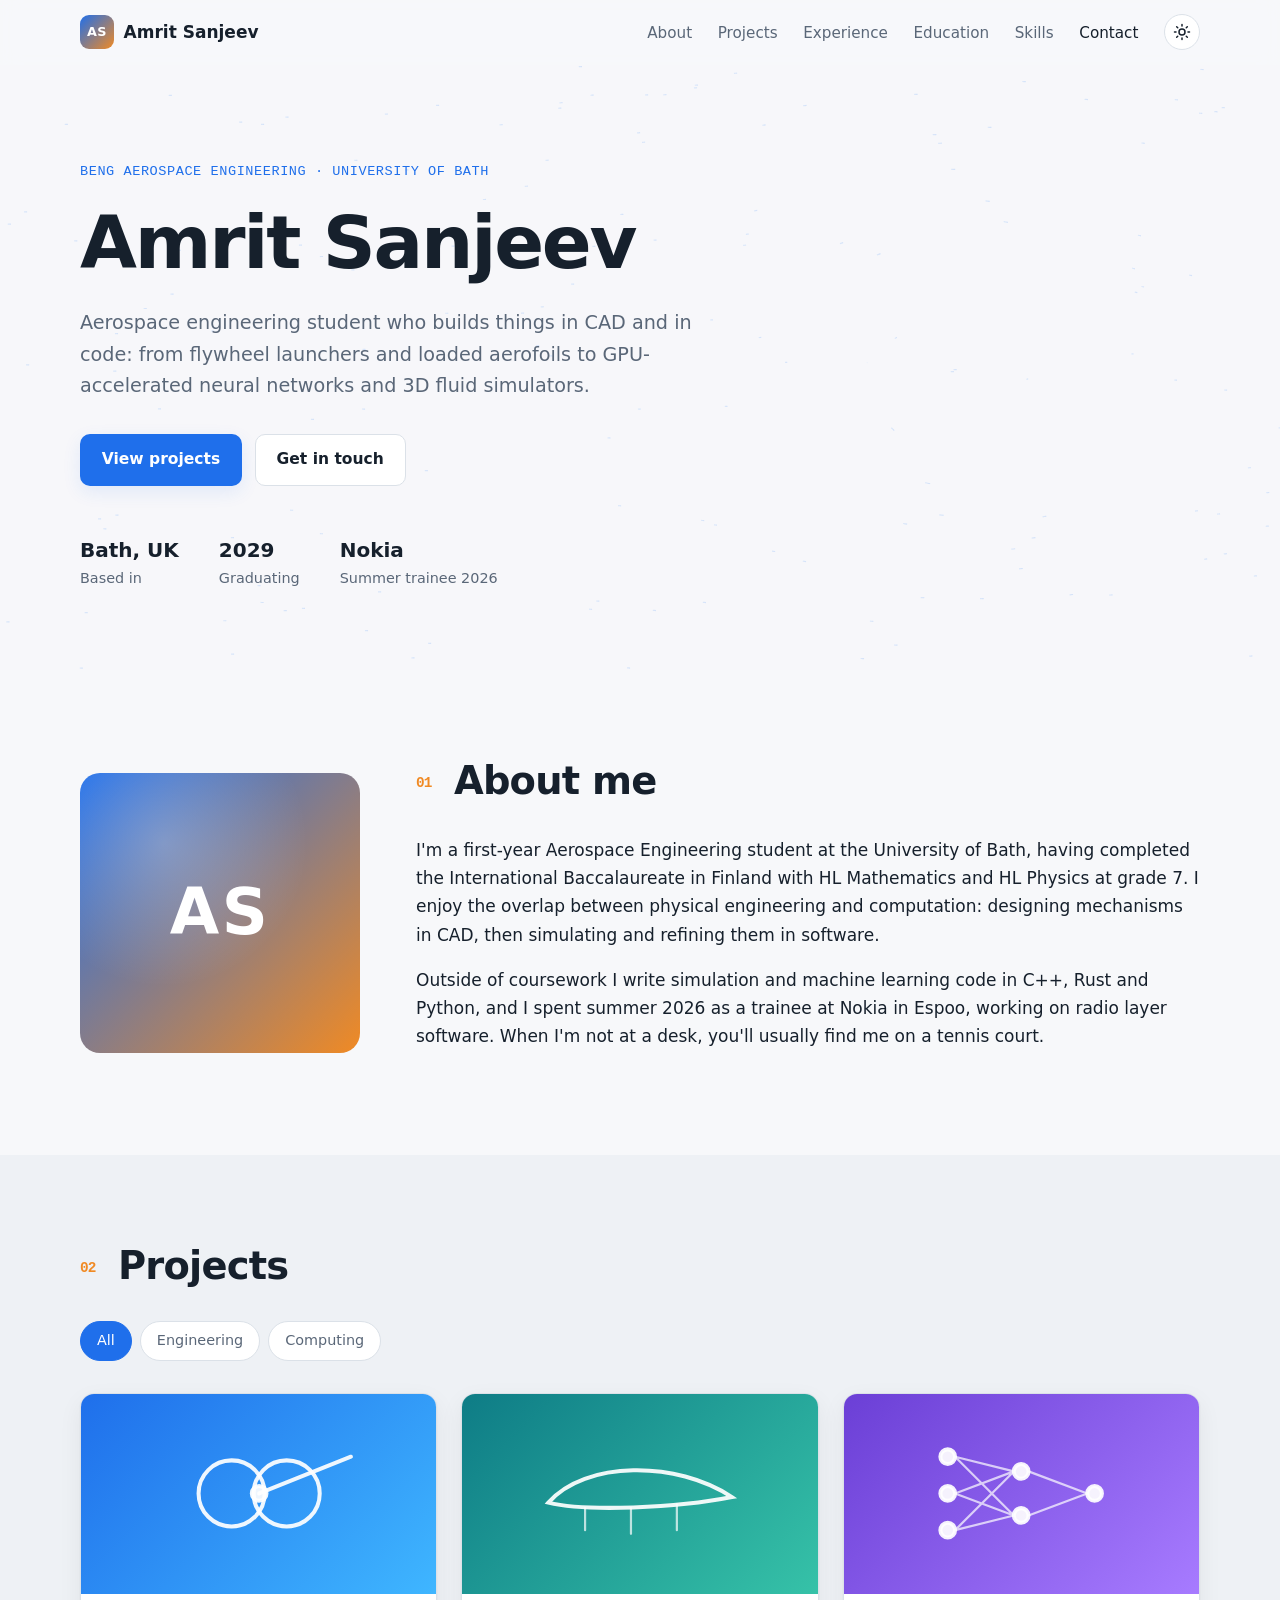
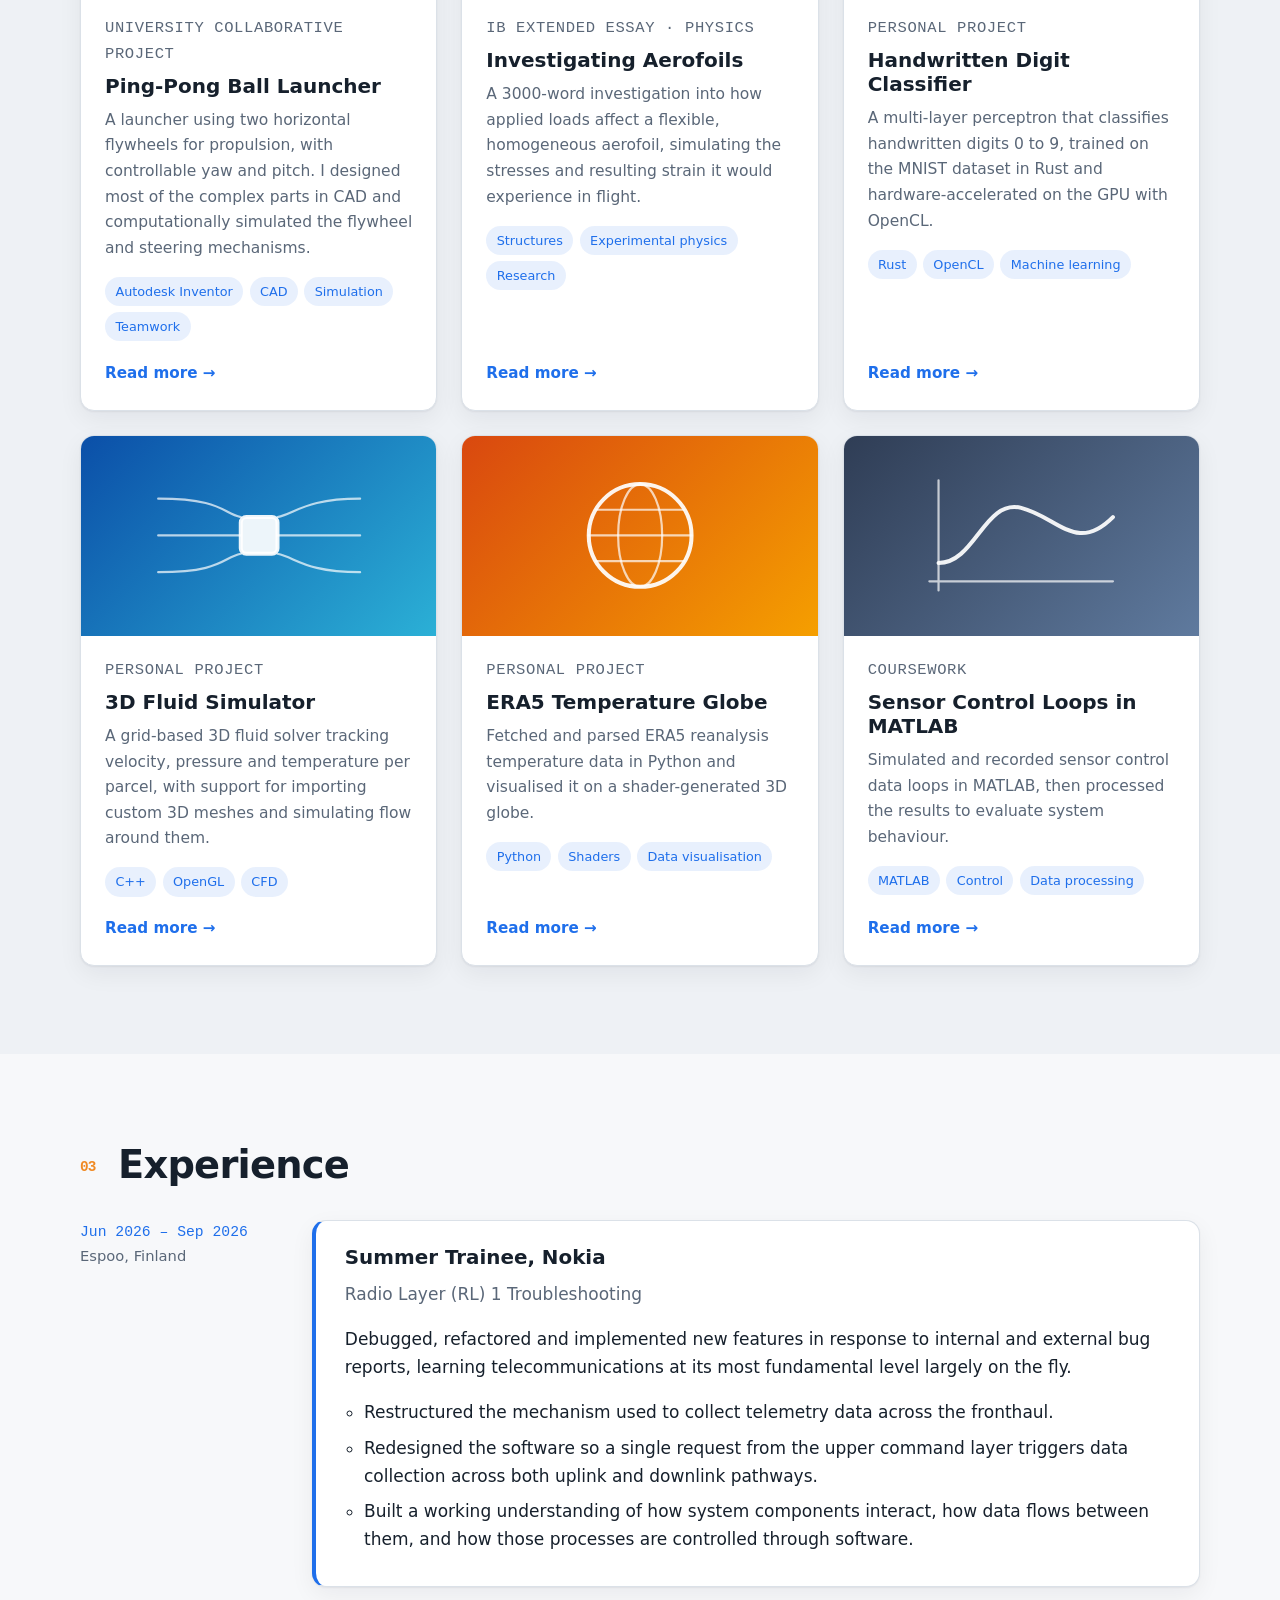
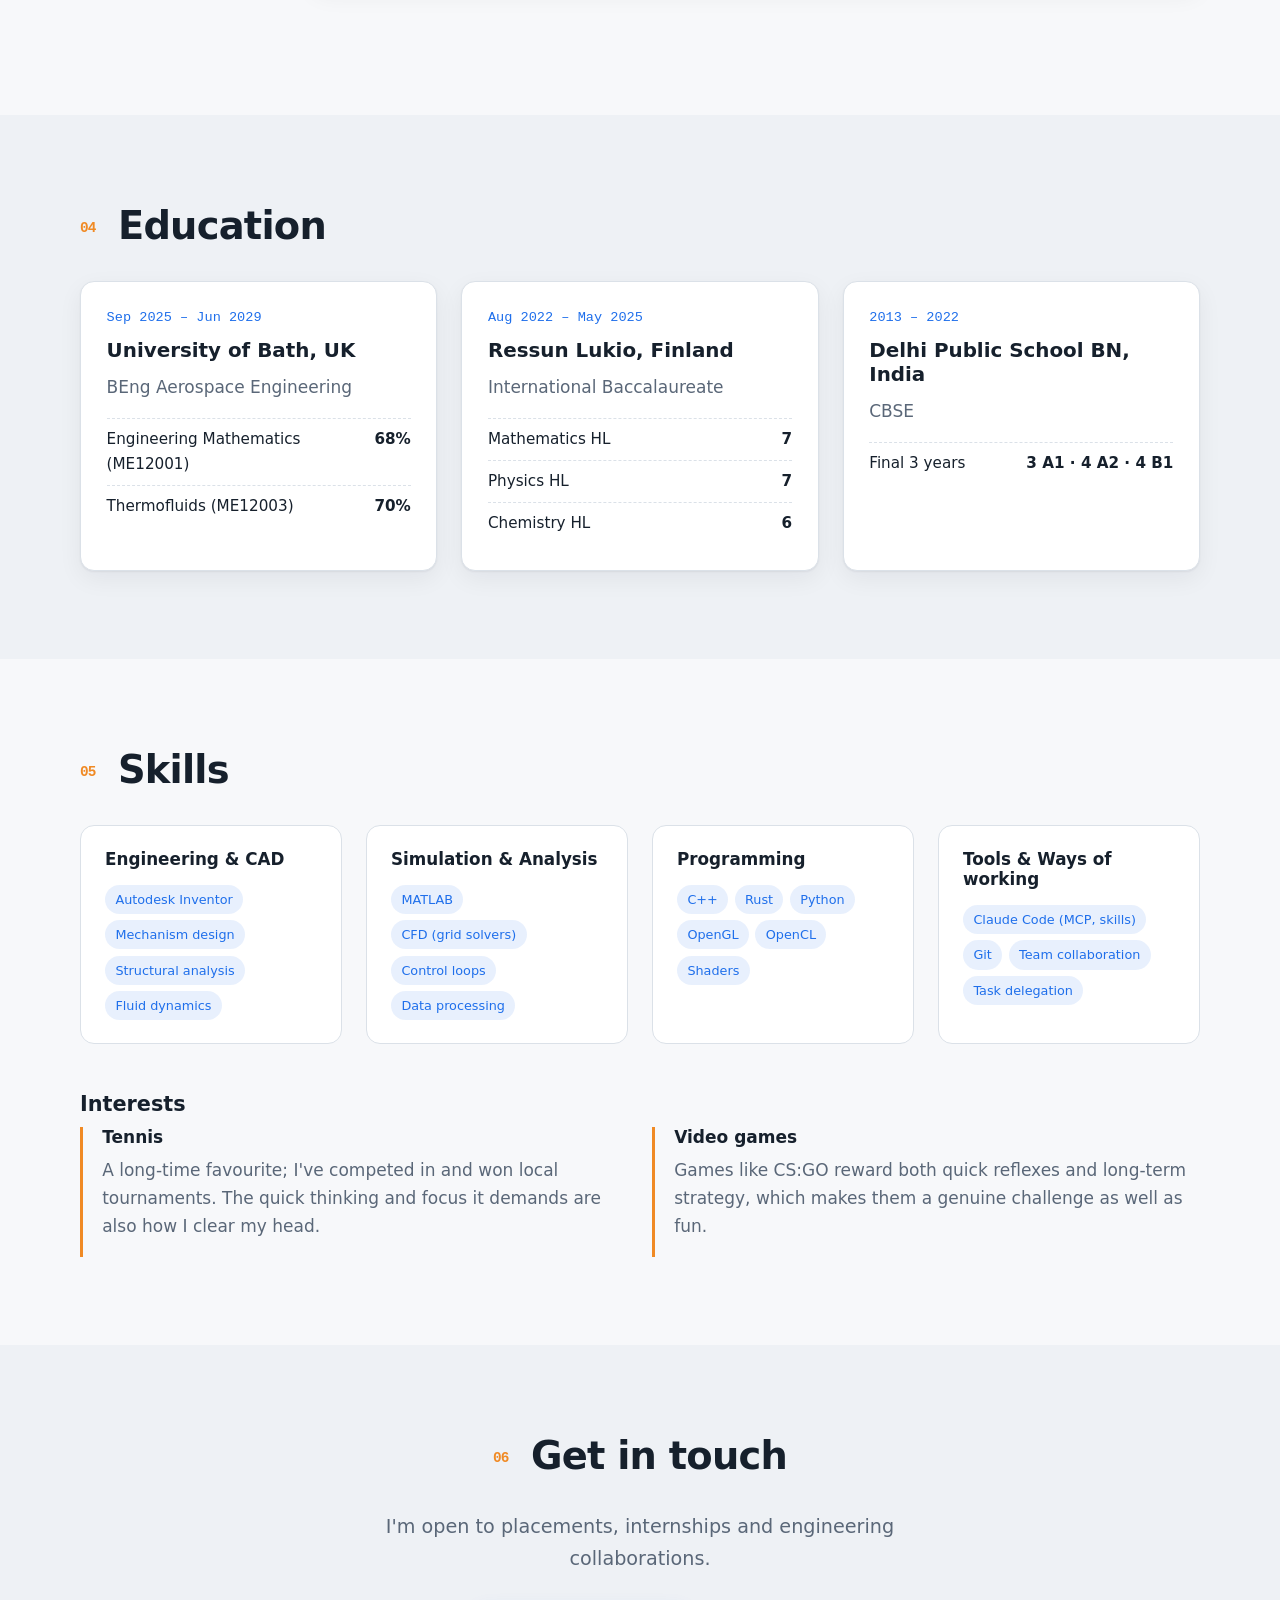
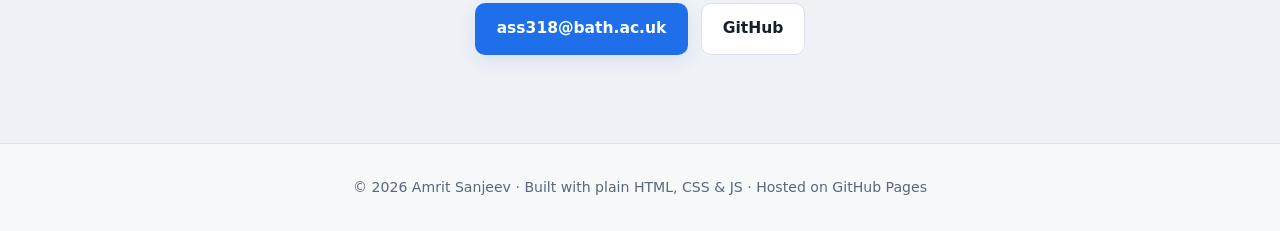
==== index.html @ 2993428a "First Draft" ====
<!DOCTYPE html>
<html lang="en">
<head>
  <meta charset="UTF-8">
  <meta name="viewport" content="width=device-width, initial-scale=1.0">
  <title>Amrit Sanjeev | Aerospace Engineering Portfolio</title>
  <meta name="description" content="Engineering portfolio of Amrit Sanjeev, BEng Aerospace Engineering student at the University of Bath: projects in CAD, simulation, fluid dynamics and software.">
  <meta property="og:title" content="Amrit Sanjeev | Aerospace Engineering Portfolio">
  <meta property="og:description" content="Projects, experience and skills of an Aerospace Engineering student at the University of Bath.">
  <meta property="og:type" content="website">
  <link rel="icon" href="assets/img/favicon.svg" type="image/svg+xml">
  <link rel="stylesheet" href="css/style.css">
  <script>
    // Apply saved theme before paint to avoid a flash
    (function () {
      var t = localStorage.getItem('theme');
      if (t) document.documentElement.setAttribute('data-theme', t);
    })();
  </script>
</head>
<body>
  <a class="skip-link" href="#main">Skip to content</a>

  <header class="site-header" id="top">
    <nav class="nav container" aria-label="Main">
      <a class="brand" href="#top" aria-label="Home">
        <span class="brand-mark" aria-hidden="true">AS</span>
        <span class="brand-name">Amrit Sanjeev</span>
      </a>
      <button class="nav-toggle" aria-expanded="false" aria-controls="nav-links" aria-label="Open menu">
        <span></span><span></span><span></span>
      </button>
      <ul class="nav-links" id="nav-links">
        <li><a href="#about">About</a></li>
        <li><a href="#projects">Projects</a></li>
        <li><a href="#experience">Experience</a></li>
        <li><a href="#education">Education</a></li>
        <li><a href="#skills">Skills</a></li>
        <li><a href="#contact">Contact</a></li>
        <li>
          <button class="theme-toggle" aria-label="Toggle dark mode" title="Toggle dark mode">
            <svg class="icon-sun" viewBox="0 0 24 24" aria-hidden="true"><circle cx="12" cy="12" r="4"/><path d="M12 2v2M12 20v2M4.9 4.9l1.4 1.4M17.7 17.7l1.4 1.4M2 12h2M20 12h2M4.9 19.1l1.4-1.4M17.7 6.3l1.4-1.4"/></svg>
            <svg class="icon-moon" viewBox="0 0 24 24" aria-hidden="true"><path d="M21 12.8A9 9 0 1 1 11.2 3a7 7 0 0 0 9.8 9.8z"/></svg>
          </button>
        </li>
      </ul>
    </nav>
  </header>

  <main id="main">
    <!-- ============ HERO ============ -->
    <section class="hero">
      <canvas id="flow-canvas" aria-hidden="true"></canvas>
      <div class="container hero-inner">
        <p class="eyebrow">BEng Aerospace Engineering · University of Bath</p>
        <h1>Amrit Sanjeev</h1>
        <p class="lead">
          Aerospace engineering student who builds things in CAD and in code:
          from flywheel launchers and loaded aerofoils to GPU-accelerated neural
          networks and 3D fluid simulators.
        </p>
        <div class="hero-actions">
          <a class="btn btn-primary" href="#projects">View projects</a>
          <!-- TODO: put a public copy of your CV at assets/Amrit_Sanjeev_CV.pdf (consider removing your phone number), then uncomment:
          <a class="btn btn-ghost" href="assets/Amrit_Sanjeev_CV.pdf" target="_blank" rel="noopener">Download CV</a>
          -->
          <a class="btn btn-ghost" href="#contact">Get in touch</a>
        </div>
        <ul class="hero-facts">
          <li><strong>Bath, UK</strong><span>Based in</span></li>
          <li><strong>2029</strong><span>Graduating</span></li>
          <li><strong>Nokia</strong><span>Summer trainee 2026</span></li>
        </ul>
      </div>
    </section>

    <!-- ============ ABOUT ============ -->
    <section id="about" class="section">
      <div class="container about-grid">
        <div class="about-photo">
          <!-- Replace with your photo: assets/img/profile.jpg -->
          <div class="photo-placeholder" aria-label="Profile photo placeholder">
            <span>AS</span>
          </div>
        </div>
        <div>
          <h2 class="section-title"><span class="num">01</span> About me</h2>
          <p>
            I'm a first-year Aerospace Engineering student at the University of Bath,
            having completed the International Baccalaureate in Finland with HL Mathematics
            and HL Physics at grade 7. I enjoy the overlap between physical engineering and
            computation: designing mechanisms in CAD, then simulating and refining them in software.
          </p>
          <p>
            Outside of coursework I write simulation and machine learning code in C++, Rust and
            Python, and I spent summer 2026 as a trainee at Nokia in Espoo, working on radio layer
            software. When I'm not at a desk, you'll usually find me on a tennis court.
          </p>
          <!-- TODO: Personalise this section with what you want to work on next (e.g. propulsion, aerodynamics, flight software). -->
        </div>
      </div>
    </section>

    <!-- ============ PROJECTS ============ -->
    <section id="projects" class="section section-alt">
      <div class="container">
        <h2 class="section-title"><span class="num">02</span> Projects</h2>
        <div class="filters" role="group" aria-label="Filter projects">
          <button class="filter active" data-filter="all">All</button>
          <button class="filter" data-filter="engineering">Engineering</button>
          <button class="filter" data-filter="computing">Computing</button>
        </div>

        <div class="project-grid">
          <!-- Each card: set data-category to "engineering" or "computing".
               Swap the .card-media placeholder for <img src="assets/img/your-image.jpg" alt="..."> -->

          <article class="card" data-category="engineering">
            <div class="card-media media-1" aria-hidden="true">
              <svg viewBox="0 0 120 80"><circle cx="45" cy="40" r="18"/><circle cx="75" cy="40" r="18"/><circle cx="60" cy="40" r="4" class="fill"/><path d="M60 40 L110 20"/></svg>
            </div>
            <div class="card-body">
              <p class="card-tag">University collaborative project</p>
              <h3>Ping-Pong Ball Launcher</h3>
              <p>
                A launcher using two horizontal flywheels for propulsion, with controllable yaw and
                pitch. I designed most of the complex parts in CAD and computationally simulated the
                flywheel and steering mechanisms.
              </p>
              <ul class="chips"><li>Autodesk Inventor</li><li>CAD</li><li>Simulation</li><li>Teamwork</li></ul>
              <a class="card-link" href="projects/ping-pong-launcher.html">Read more →</a>
            </div>
          </article>

          <article class="card" data-category="engineering">
            <div class="card-media media-2" aria-hidden="true">
              <svg viewBox="0 0 120 80"><path d="M10 45 C 30 22, 80 22, 110 42 C 80 48, 30 50, 10 45 Z"/><path d="M30 60 v-12 M55 62 v-14 M80 60 v-14" class="thin"/></svg>
            </div>
            <div class="card-body">
              <p class="card-tag">IB Extended Essay · Physics</p>
              <h3>Investigating Aerofoils</h3>
              <p>
                A 3000-word investigation into how applied loads affect a flexible, homogeneous
                aerofoil, simulating the stresses and resulting strain it would experience in flight.
              </p>
              <ul class="chips"><li>Structures</li><li>Experimental physics</li><li>Research</li></ul>
              <a class="card-link" href="projects/aerofoil-investigation.html">Read more →</a>
            </div>
          </article>

          <article class="card" data-category="computing">
            <div class="card-media media-3" aria-hidden="true">
              <svg viewBox="0 0 120 80"><g class="nodes"><circle cx="20" cy="20" r="4"/><circle cx="20" cy="40" r="4"/><circle cx="20" cy="60" r="4"/><circle cx="60" cy="28" r="4"/><circle cx="60" cy="52" r="4"/><circle cx="100" cy="40" r="4"/></g><path class="thin" d="M24 20 L56 28 M24 20 L56 52 M24 40 L56 28 M24 40 L56 52 M24 60 L56 28 M24 60 L56 52 M64 28 L96 40 M64 52 L96 40"/></svg>
            </div>
            <div class="card-body">
              <p class="card-tag">Personal project</p>
              <h3>Handwritten Digit Classifier</h3>
              <p>
                A multi-layer perceptron that classifies handwritten digits 0 to 9, trained on the
                MNIST dataset in Rust and hardware-accelerated on the GPU with OpenCL.
              </p>
              <ul class="chips"><li>Rust</li><li>OpenCL</li><li>Machine learning</li></ul>
              <a class="card-link" href="projects/digit-classifier.html">Read more →</a>
            </div>
          </article>

          <article class="card" data-category="computing">
            <div class="card-media media-4" aria-hidden="true">
              <svg viewBox="0 0 120 80"><rect x="50" y="30" width="20" height="20" rx="3" class="fill"/><path class="thin" d="M5 20 C40 20, 40 28, 50 30 M5 40 H50 M5 60 C40 60, 40 52, 50 50 M70 30 C80 28, 85 20, 115 20 M70 40 H115 M70 50 C80 52, 85 60, 115 60"/></svg>
            </div>
            <div class="card-body">
              <p class="card-tag">Personal project</p>
              <h3>3D Fluid Simulator</h3>
              <p>
                A grid-based 3D fluid solver tracking velocity, pressure and temperature per parcel,
                with support for importing custom 3D meshes and simulating flow around them.
              </p>
              <ul class="chips"><li>C++</li><li>OpenGL</li><li>CFD</li></ul>
              <a class="card-link" href="projects/fluid-simulator.html">Read more →</a>
            </div>
          </article>

          <article class="card" data-category="computing">
            <div class="card-media media-5" aria-hidden="true">
              <svg viewBox="0 0 120 80"><circle cx="60" cy="40" r="28"/><ellipse cx="60" cy="40" rx="12" ry="28" class="thin"/><path class="thin" d="M32 40 H88 M36 26 H84 M36 54 H84"/></svg>
            </div>
            <div class="card-body">
              <p class="card-tag">Personal project</p>
              <h3>ERA5 Temperature Globe</h3>
              <p>
                Fetched and parsed ERA5 reanalysis temperature data in Python and visualised it on a
                shader-generated 3D globe.
              </p>
              <ul class="chips"><li>Python</li><li>Shaders</li><li>Data visualisation</li></ul>
              <a class="card-link" href="projects/era5-globe.html">Read more →</a>
            </div>
          </article>

          <article class="card" data-category="engineering">
            <div class="card-media media-6" aria-hidden="true">
              <svg viewBox="0 0 120 80"><path class="thin" d="M10 65 H110 M15 70 V10"/><path d="M15 55 C35 55, 40 20, 60 25 S 90 50, 110 30"/></svg>
            </div>
            <div class="card-body">
              <p class="card-tag">Coursework</p>
              <h3>Sensor Control Loops in MATLAB</h3>
              <p>
                Simulated and recorded sensor control data loops in MATLAB, then processed the
                results to evaluate system behaviour.
              </p>
              <ul class="chips"><li>MATLAB</li><li>Control</li><li>Data processing</li></ul>
              <a class="card-link" href="projects/matlab-control.html">Read more →</a>
            </div>
          </article>
        </div>
      </div>
    </section>

    <!-- ============ EXPERIENCE ============ -->
    <section id="experience" class="section">
      <div class="container">
        <h2 class="section-title"><span class="num">03</span> Experience</h2>
        <ol class="timeline">
          <li class="timeline-item">
            <div class="timeline-meta">
              <span class="date">Jun 2026 – Sep 2026</span>
              <span class="place">Espoo, Finland</span>
            </div>
            <div class="timeline-content">
              <h3>Summer Trainee, Nokia</h3>
              <p class="sub">Radio Layer (RL) 1 Troubleshooting</p>
              <p>
                Debugged, refactored and implemented new features in response to internal and
                external bug reports, learning telecommunications at its most fundamental level
                largely on the fly.
              </p>
              <ul class="bullets">
                <li>Restructured the mechanism used to collect telemetry data across the fronthaul.</li>
                <li>Redesigned the software so a single request from the upper command layer triggers
                  data collection across both uplink and downlink pathways.</li>
                <li>Built a working understanding of how system components interact, how data flows
                  between them, and how those processes are controlled through software.</li>
              </ul>
            </div>
          </li>
        </ol>
      </div>
    </section>

    <!-- ============ EDUCATION ============ -->
    <section id="education" class="section section-alt">
      <div class="container">
        <h2 class="section-title"><span class="num">04</span> Education</h2>
        <div class="edu-grid">
          <article class="edu-card">
            <span class="date">Sep 2025 – Jun 2029</span>
            <h3>University of Bath, UK</h3>
            <p class="sub">BEng Aerospace Engineering</p>
            <ul class="grades">
              <li><span>Engineering Mathematics (ME12001)</span><strong>68%</strong></li>
              <li><span>Thermofluids (ME12003)</span><strong>70%</strong></li>
            </ul>
          </article>
          <article class="edu-card">
            <span class="date">Aug 2022 – May 2025</span>
            <h3>Ressun Lukio, Finland</h3>
            <p class="sub">International Baccalaureate</p>
            <ul class="grades">
              <li><span>Mathematics HL</span><strong>7</strong></li>
              <li><span>Physics HL</span><strong>7</strong></li>
              <li><span>Chemistry HL</span><strong>6</strong></li>
            </ul>
          </article>
          <article class="edu-card">
            <span class="date">2013 – 2022</span>
            <h3>Delhi Public School BN, India</h3>
            <p class="sub">CBSE</p>
            <ul class="grades">
              <li><span>Final 3 years</span><strong>3 A1 · 4 A2 · 4 B1</strong></li>
            </ul>
          </article>
        </div>
      </div>
    </section>

    <!-- ============ SKILLS ============ -->
    <section id="skills" class="section">
      <div class="container">
        <h2 class="section-title"><span class="num">05</span> Skills</h2>
        <div class="skills-grid">
          <div class="skill-group">
            <h3>Engineering &amp; CAD</h3>
            <ul class="chips"><li>Autodesk Inventor</li><li>Mechanism design</li><li>Structural analysis</li><li>Fluid dynamics</li></ul>
          </div>
          <div class="skill-group">
            <h3>Simulation &amp; Analysis</h3>
            <ul class="chips"><li>MATLAB</li><li>CFD (grid solvers)</li><li>Control loops</li><li>Data processing</li></ul>
          </div>
          <div class="skill-group">
            <h3>Programming</h3>
            <ul class="chips"><li>C++</li><li>Rust</li><li>Python</li><li>OpenGL</li><li>OpenCL</li><li>Shaders</li></ul>
          </div>
          <div class="skill-group">
            <h3>Tools &amp; Ways of working</h3>
            <ul class="chips"><li>Claude Code (MCP, skills)</li><li>Git</li><li>Team collaboration</li><li>Task delegation</li></ul>
          </div>
        </div>

        <h3 class="subhead">Interests</h3>
        <div class="interests">
          <div class="interest">
            <h4>Tennis</h4>
            <p>A long-time favourite; I've competed in and won local tournaments. The quick thinking
              and focus it demands are also how I clear my head.</p>
          </div>
          <div class="interest">
            <h4>Video games</h4>
            <p>Games like CS:GO reward both quick reflexes and long-term strategy, which makes them a
              genuine challenge as well as fun.</p>
          </div>
        </div>
      </div>
    </section>

    <!-- ============ CONTACT ============ -->
    <section id="contact" class="section section-alt">
      <div class="container contact">
        <h2 class="section-title"><span class="num">06</span> Get in touch</h2>
        <p class="lead">I'm open to placements, internships and engineering collaborations.</p>
        <div class="contact-links">
          <a class="btn btn-primary" href="mailto:ass318@bath.ac.uk">ass318@bath.ac.uk</a>
          <a class="btn btn-ghost" href="https://github.com/AmritSanjeev2007" target="_blank" rel="noopener">GitHub</a>
          <!-- TODO: add your LinkedIn URL, then uncomment
          <a class="btn btn-ghost" href="https://www.linkedin.com/in/YOUR-HANDLE" target="_blank" rel="noopener">LinkedIn</a>
          -->
        </div>
      </div>
    </section>
  </main>

  <footer class="site-footer">
    <div class="container">
      <p>© <span id="year"></span> Amrit Sanjeev · Built with plain HTML, CSS &amp; JS · Hosted on GitHub Pages</p>
    </div>
  </footer>

  <script src="js/main.js"></script>
</body>
</html>
---- css/style.css ----
/* =========================================================
   Amrit Sanjeev – Portfolio
   Plain CSS, no build step. Colours live in the variables below.
   ========================================================= */

:root {
  --bg: #f7f8fa;
  --bg-alt: #eef1f5;
  --surface: #ffffff;
  --text: #16202c;
  --muted: #5a6778;
  --border: #dbe1e8;
  --accent: #1f6feb;       /* primary blue */
  --accent-2: #f08a24;     /* afterburner orange */
  --accent-soft: rgba(31, 111, 235, 0.1);
  --shadow: 0 1px 2px rgba(16, 24, 40, 0.06), 0 8px 24px rgba(16, 24, 40, 0.06);
  --radius: 14px;
  --maxw: 1120px;
  --font: "Inter", system-ui, -apple-system, "Segoe UI", Roboto, "Helvetica Neue", Arial, sans-serif;
  --mono: ui-monospace, "SFMono-Regular", Consolas, "Liberation Mono", monospace;
  color-scheme: light;
}

[data-theme="dark"] {
  --bg: #0b1017;
  --bg-alt: #101823;
  --surface: #141e2b;
  --text: #e6edf5;
  --muted: #95a3b5;
  --border: #243245;
  --accent: #5b9dff;
  --accent-2: #ff9f45;
  --accent-soft: rgba(91, 157, 255, 0.14);
  --shadow: 0 1px 2px rgba(0, 0, 0, 0.3), 0 8px 24px rgba(0, 0, 0, 0.25);
  color-scheme: dark;
}

@media (prefers-color-scheme: dark) {
  :root:not([data-theme="light"]) {
    --bg: #0b1017;
    --bg-alt: #101823;
    --surface: #141e2b;
    --text: #e6edf5;
    --muted: #95a3b5;
    --border: #243245;
    --accent: #5b9dff;
    --accent-2: #ff9f45;
    --accent-soft: rgba(91, 157, 255, 0.14);
    --shadow: 0 1px 2px rgba(0, 0, 0, 0.3), 0 8px 24px rgba(0, 0, 0, 0.25);
    color-scheme: dark;
  }
}

*, *::before, *::after { box-sizing: border-box; }
html { scroll-behavior: smooth; scroll-padding-top: 72px; }
body {
  margin: 0;
  font-family: var(--font);
  font-size: 17px;
  line-height: 1.65;
  color: var(--text);
  background: var(--bg);
  -webkit-font-smoothing: antialiased;
}
img { max-width: 100%; display: block; }
a { color: var(--accent); text-decoration: none; }
a:hover { text-decoration: underline; }
h1, h2, h3, h4 { line-height: 1.2; margin: 0 0 0.5em; }
p { margin: 0 0 1em; }

.container { width: min(100% - 2.5rem, var(--maxw)); margin-inline: auto; }

.skip-link {
  position: absolute; left: -999px; top: 0;
  background: var(--accent); color: #fff; padding: 0.5rem 1rem; z-index: 100;
}
.skip-link:focus { left: 1rem; top: 1rem; }

:focus-visible { outline: 2px solid var(--accent); outline-offset: 3px; border-radius: 6px; }

/* ---------- Header ---------- */
.site-header {
  position: sticky; top: 0; z-index: 50;
  background: color-mix(in srgb, var(--bg) 82%, transparent);
  backdrop-filter: saturate(1.4) blur(10px);
  -webkit-backdrop-filter: saturate(1.4) blur(10px);
  border-bottom: 1px solid transparent;
  transition: border-color 0.2s;
}
.site-header.scrolled { border-bottom-color: var(--border); }
.nav { display: flex; align-items: center; justify-content: space-between; height: 64px; }
.brand { display: flex; align-items: center; gap: 0.6rem; color: var(--text); font-weight: 700; }
.brand:hover { text-decoration: none; }
.brand-mark {
  display: grid; place-items: center; width: 34px; height: 34px; border-radius: 9px;
  background: linear-gradient(135deg, var(--accent), var(--accent-2));
  color: #fff; font-size: 0.8rem; letter-spacing: 0.04em;
}
.nav-links { display: flex; align-items: center; gap: 1.6rem; list-style: none; margin: 0; padding: 0; }
.nav-links a { color: var(--muted); font-weight: 500; font-size: 0.95rem; }
.nav-links a:hover, .nav-links a.active { color: var(--text); text-decoration: none; }

.theme-toggle {
  display: grid; place-items: center; width: 36px; height: 36px; border-radius: 50%;
  border: 1px solid var(--border); background: var(--surface); color: var(--text); cursor: pointer;
}
.theme-toggle svg { width: 18px; height: 18px; fill: none; stroke: currentColor; stroke-width: 2; stroke-linecap: round; }
.theme-toggle .icon-moon { display: none; }
[data-theme="dark"] .theme-toggle .icon-sun { display: none; }
[data-theme="dark"] .theme-toggle .icon-moon { display: block; }

.nav-toggle {
  display: none; flex-direction: column; gap: 5px; background: none; border: 0; padding: 8px; cursor: pointer;
}
.nav-toggle span { width: 22px; height: 2px; background: var(--text); border-radius: 2px; transition: transform 0.2s, opacity 0.2s; }
.nav-toggle[aria-expanded="true"] span:nth-child(1) { transform: translateY(7px) rotate(45deg); }
.nav-toggle[aria-expanded="true"] span:nth-child(2) { opacity: 0; }
.nav-toggle[aria-expanded="true"] span:nth-child(3) { transform: translateY(-7px) rotate(-45deg); }

/* ---------- Hero ---------- */
.hero { position: relative; overflow: hidden; padding: 6rem 0 5rem; }
#flow-canvas { position: absolute; inset: 0; width: 100%; height: 100%; opacity: 0.55; pointer-events: none; }
.hero-inner { position: relative; }
.eyebrow {
  font-family: var(--mono); font-size: 0.85rem; letter-spacing: 0.04em; color: var(--accent);
  text-transform: uppercase; margin-bottom: 1rem;
}
.hero h1 { font-size: clamp(2.6rem, 7vw, 4.6rem); letter-spacing: -0.03em; margin-bottom: 1.2rem; }
.lead { font-size: 1.2rem; color: var(--muted); max-width: 640px; }
.hero-actions { display: flex; flex-wrap: wrap; gap: 0.8rem; margin: 2rem 0 3rem; }
.hero-facts { display: flex; flex-wrap: wrap; gap: 2.5rem; list-style: none; padding: 0; margin: 0; }
.hero-facts li { display: flex; flex-direction: column; }
.hero-facts strong { font-size: 1.25rem; }
.hero-facts span { color: var(--muted); font-size: 0.9rem; }

/* ---------- Buttons ---------- */
.btn {
  display: inline-flex; align-items: center; gap: 0.5rem; padding: 0.75rem 1.3rem;
  border-radius: 10px; font-weight: 600; font-size: 0.97rem; border: 1px solid transparent;
  transition: transform 0.15s, box-shadow 0.15s, background 0.15s;
}
.btn:hover { text-decoration: none; transform: translateY(-1px); }
.btn-primary { background: var(--accent); color: #fff; box-shadow: 0 6px 18px var(--accent-soft); }
.btn-ghost { border-color: var(--border); color: var(--text); background: var(--surface); }

/* ---------- Sections ---------- */
.section { padding: 5.5rem 0; }
.section-alt { background: var(--bg-alt); }
.section-title { font-size: clamp(1.8rem, 3.5vw, 2.4rem); letter-spacing: -0.02em; margin-bottom: 2rem; }
.section-title .num { font-family: var(--mono); font-size: 0.9rem; color: var(--accent-2); vertical-align: middle; margin-right: 0.6rem; }
.subhead { margin-top: 3rem; font-size: 1.3rem; }

/* ---------- About ---------- */
.about-grid { display: grid; grid-template-columns: 280px 1fr; gap: 3.5rem; align-items: center; }
.photo-placeholder, .about-photo img {
  aspect-ratio: 1; width: 100%; border-radius: 20px; object-fit: cover;
}
.photo-placeholder {
  display: grid; place-items: center;
  background:
    radial-gradient(circle at 30% 25%, rgba(255,255,255,0.25), transparent 50%),
    linear-gradient(135deg, var(--accent), var(--accent-2));
  color: #fff; font-size: 4rem; font-weight: 800; letter-spacing: 0.04em;
}

/* ---------- Projects ---------- */
.filters { display: flex; gap: 0.5rem; flex-wrap: wrap; margin-bottom: 2rem; }
.filter {
  font: inherit; font-size: 0.9rem; padding: 0.45rem 1rem; border-radius: 999px; cursor: pointer;
  border: 1px solid var(--border); background: var(--surface); color: var(--muted);
}
.filter.active, .filter:hover { background: var(--accent); border-color: var(--accent); color: #fff; }

.project-grid { display: grid; grid-template-columns: repeat(auto-fill, minmax(310px, 1fr)); gap: 1.5rem; }
.card {
  display: flex; flex-direction: column; background: var(--surface); border: 1px solid var(--border);
  border-radius: var(--radius); overflow: hidden; box-shadow: var(--shadow);
  transition: transform 0.2s, box-shadow 0.2s;
}
.card:hover { transform: translateY(-4px); }
.card.hidden { display: none; }
.card-media { aspect-ratio: 16 / 9; display: grid; place-items: center; }
.card-media img { width: 100%; height: 100%; object-fit: cover; }
.card-media svg { width: 62%; fill: none; stroke: rgba(255,255,255,0.92); stroke-width: 2.2; stroke-linecap: round; }
.card-media svg .thin { stroke-width: 1.2; stroke: rgba(255,255,255,0.7); }
.card-media svg .fill, .card-media svg .nodes circle { fill: rgba(255,255,255,0.92); }
.media-1 { background: linear-gradient(135deg, #1f6feb, #3fb6ff); }
.media-2 { background: linear-gradient(135deg, #0e7c86, #36c2a8); }
.media-3 { background: linear-gradient(135deg, #6b3fd6, #a77bff); }
.media-4 { background: linear-gradient(135deg, #0b4fa8, #2bb0d6); }
.media-5 { background: linear-gradient(135deg, #d9480f, #f59f00); }
.media-6 { background: linear-gradient(135deg, #2f3d55, #5f7a9e); }
.card-body { padding: 1.4rem 1.5rem 1.5rem; display: flex; flex-direction: column; flex: 1; }
.card-tag { font-family: var(--mono); font-size: 0.78rem; color: var(--accent-2); text-transform: uppercase; letter-spacing: 0.04em; margin-bottom: 0.4rem; }
.card h3 { font-size: 1.25rem; }
.card p { color: var(--muted); font-size: 0.97rem; }
.card-link { margin-top: auto; font-weight: 600; font-size: 0.95rem; }

.chips { display: flex; flex-wrap: wrap; gap: 0.4rem; list-style: none; padding: 0; margin: 0 0 1.2rem; }
.chips li {
  font-size: 0.8rem; padding: 0.25rem 0.65rem; border-radius: 999px;
  background: var(--accent-soft); color: var(--accent); font-weight: 500;
}

/* ---------- Timeline ---------- */
.timeline { list-style: none; padding: 0; margin: 0; position: relative; }
.timeline-item { display: grid; grid-template-columns: 200px 1fr; gap: 2rem; padding-bottom: 2.5rem; position: relative; }
.timeline-meta { display: flex; flex-direction: column; color: var(--muted); font-size: 0.92rem; }
.timeline-meta .date { font-family: var(--mono); color: var(--accent); }
.timeline-content {
  background: var(--surface); border: 1px solid var(--border); border-radius: var(--radius);
  padding: 1.6rem 1.8rem; box-shadow: var(--shadow); border-left: 4px solid var(--accent);
}
.timeline-content .sub, .edu-card .sub { color: var(--muted); font-weight: 500; }
.bullets { margin: 0; padding-left: 1.2rem; }
.bullets li { margin-bottom: 0.45rem; }

/* ---------- Education ---------- */
.edu-grid { display: grid; grid-template-columns: repeat(auto-fit, minmax(280px, 1fr)); gap: 1.5rem; }
.edu-card {
  background: var(--surface); border: 1px solid var(--border); border-radius: var(--radius);
  padding: 1.6rem; box-shadow: var(--shadow);
}
.edu-card .date { font-family: var(--mono); font-size: 0.85rem; color: var(--accent); display: block; margin-bottom: 0.6rem; }
.grades { list-style: none; padding: 0; margin: 0; }
.grades li { display: flex; justify-content: space-between; gap: 1rem; padding: 0.5rem 0; border-top: 1px dashed var(--border); font-size: 0.95rem; }
.grades strong { color: var(--text); white-space: nowrap; }

/* ---------- Skills ---------- */
.skills-grid { display: grid; grid-template-columns: repeat(auto-fit, minmax(240px, 1fr)); gap: 1.5rem; }
.skill-group {
  background: var(--surface); border: 1px solid var(--border); border-radius: var(--radius); padding: 1.4rem 1.5rem;
}
.skill-group h3 { font-size: 1.05rem; margin-bottom: 1rem; }
.skill-group .chips { margin: 0; }
.interests { display: grid; grid-template-columns: repeat(auto-fit, minmax(280px, 1fr)); gap: 1.5rem; }
.interest { border-left: 3px solid var(--accent-2); padding-left: 1.2rem; }
.interest p { color: var(--muted); }

/* ---------- Contact / footer ---------- */
.contact { text-align: center; }
.contact .lead { margin-inline: auto; }
.contact-links { display: flex; flex-wrap: wrap; justify-content: center; gap: 0.8rem; margin-top: 1.8rem; }
.site-footer { padding: 2rem 0; border-top: 1px solid var(--border); color: var(--muted); font-size: 0.88rem; text-align: center; }
.site-footer p { margin: 0; }

/* ---------- Project detail page ---------- */
.project-hero { padding: 4rem 0 2rem; }
.back-link { display: inline-block; margin-bottom: 1.5rem; font-weight: 600; }
.project-meta { display: flex; flex-wrap: wrap; gap: 2rem; margin: 1.5rem 0 0; padding: 0; list-style: none; }
.project-meta li { display: flex; flex-direction: column; }
.project-meta span { color: var(--muted); font-size: 0.85rem; }
.project-cover { border-radius: var(--radius); overflow: hidden; aspect-ratio: 21 / 9; margin: 2rem 0; display: grid; place-items: center; }
.project-cover svg { width: 40%; fill: none; stroke: rgba(255,255,255,0.92); stroke-width: 2.2; stroke-linecap: round; }
.prose { max-width: 760px; }
.prose h2 { margin-top: 2.5rem; font-size: 1.5rem; }
.prose ul { padding-left: 1.2rem; }
.gallery { display: grid; grid-template-columns: repeat(auto-fit, minmax(220px, 1fr)); gap: 1rem; margin: 1.5rem 0; }
.gallery figure { margin: 0; }
.gallery .ph {
  aspect-ratio: 4 / 3; border-radius: 10px; border: 2px dashed var(--border); display: grid; place-items: center;
  color: var(--muted); font-size: 0.9rem; background: var(--surface);
}
.gallery figcaption { font-size: 0.85rem; color: var(--muted); margin-top: 0.4rem; }

/* ---------- Reveal on scroll ---------- */
.reveal { opacity: 0; transform: translateY(16px); transition: opacity 0.6s ease, transform 0.6s ease; }
.reveal.visible { opacity: 1; transform: none; }

@media print {
  .reveal { opacity: 1; transform: none; }
  #flow-canvas, .site-header { display: none; }
}

@media (prefers-reduced-motion: reduce) {
  html { scroll-behavior: auto; }
  .reveal { opacity: 1; transform: none; transition: none; }
  .card, .btn { transition: none; }
}

/* ---------- Responsive ---------- */
@media (max-width: 860px) {
  .nav-toggle { display: flex; }
  .nav-links {
    position: absolute; top: 64px; left: 0; right: 0; flex-direction: column; align-items: flex-start;
    gap: 0; padding: 0.5rem 1.25rem 1rem; background: var(--bg); border-bottom: 1px solid var(--border);
    display: none;
  }
  .nav-links.open { display: flex; }
  .nav-links li { width: 100%; }
  .nav-links a { display: block; padding: 0.75rem 0; font-size: 1.05rem; }
  .nav-links .theme-toggle { margin-top: 0.5rem; }
  .about-grid { grid-template-columns: 1fr; gap: 2rem; }
  .about-photo { max-width: 220px; }
  .timeline-item { grid-template-columns: 1fr; gap: 0.6rem; }
  .section { padding: 4rem 0; }
  .hero { padding: 4rem 0 3.5rem; }
}
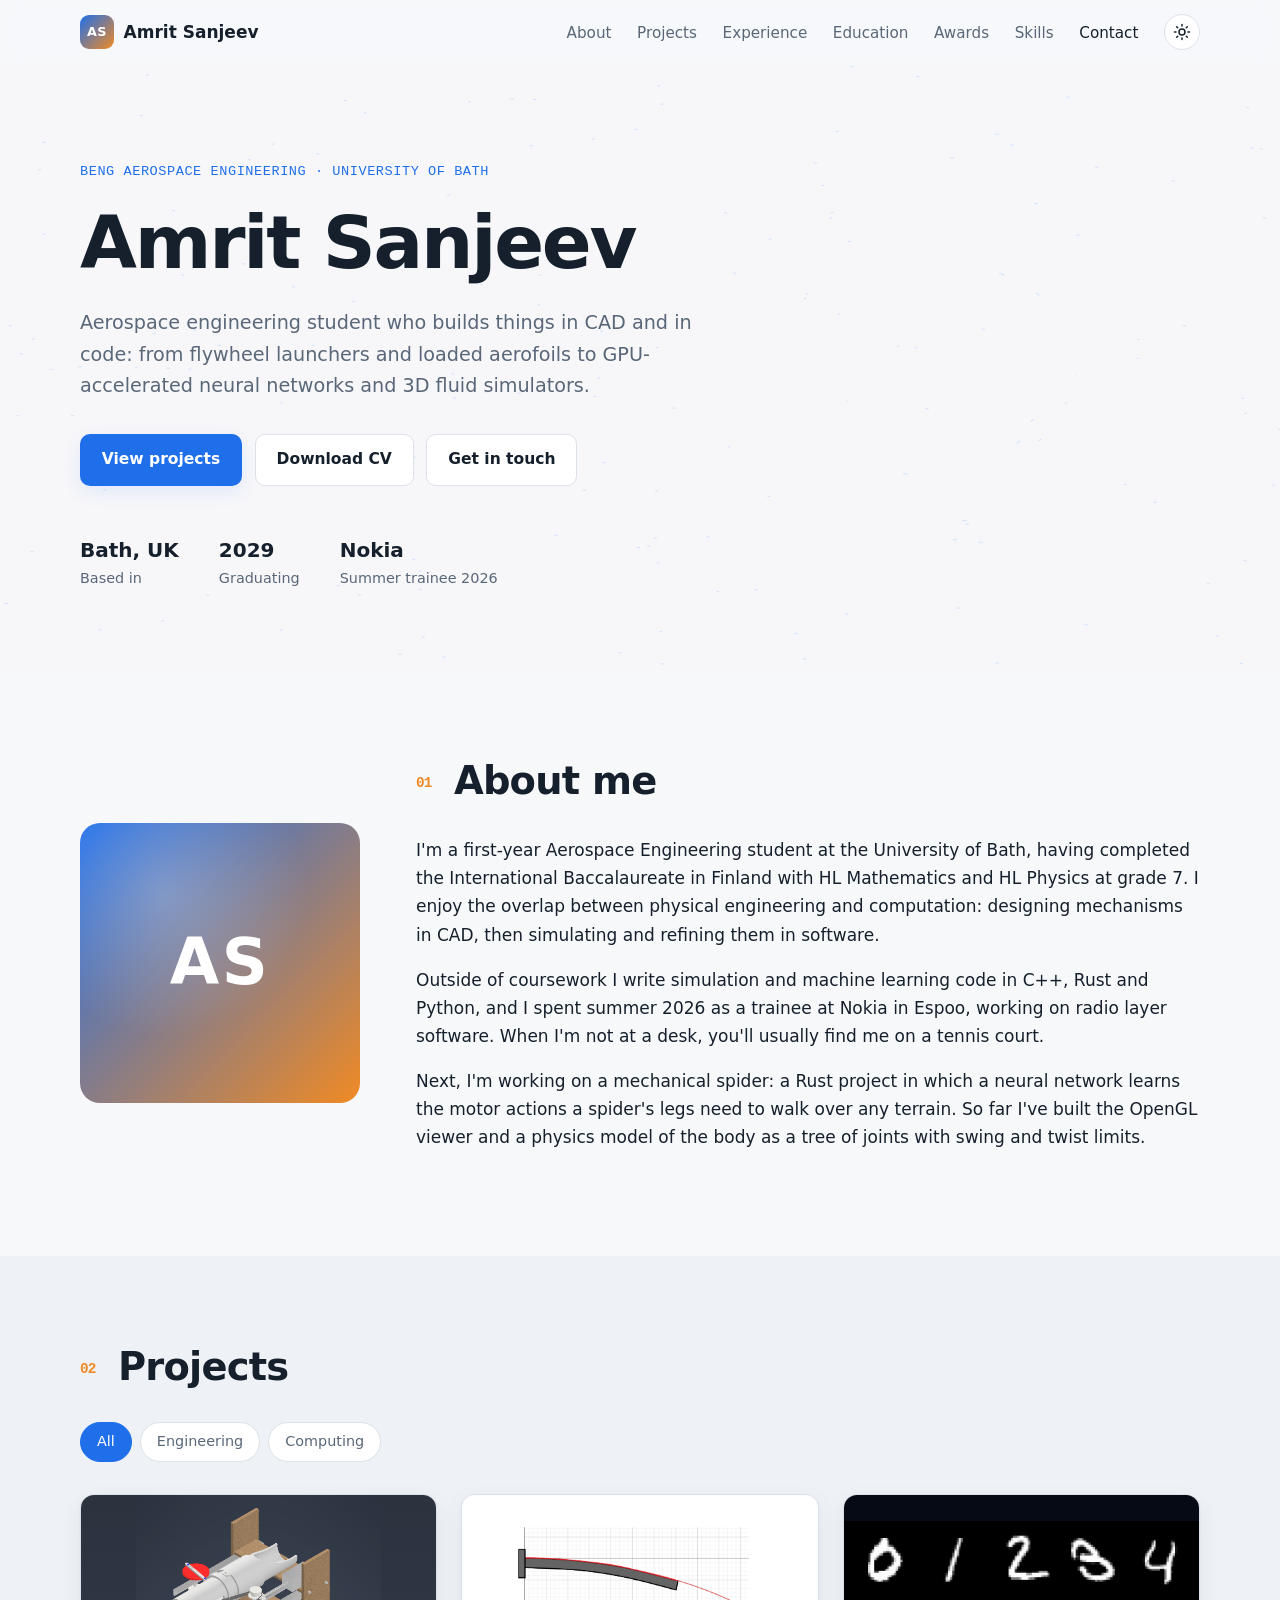
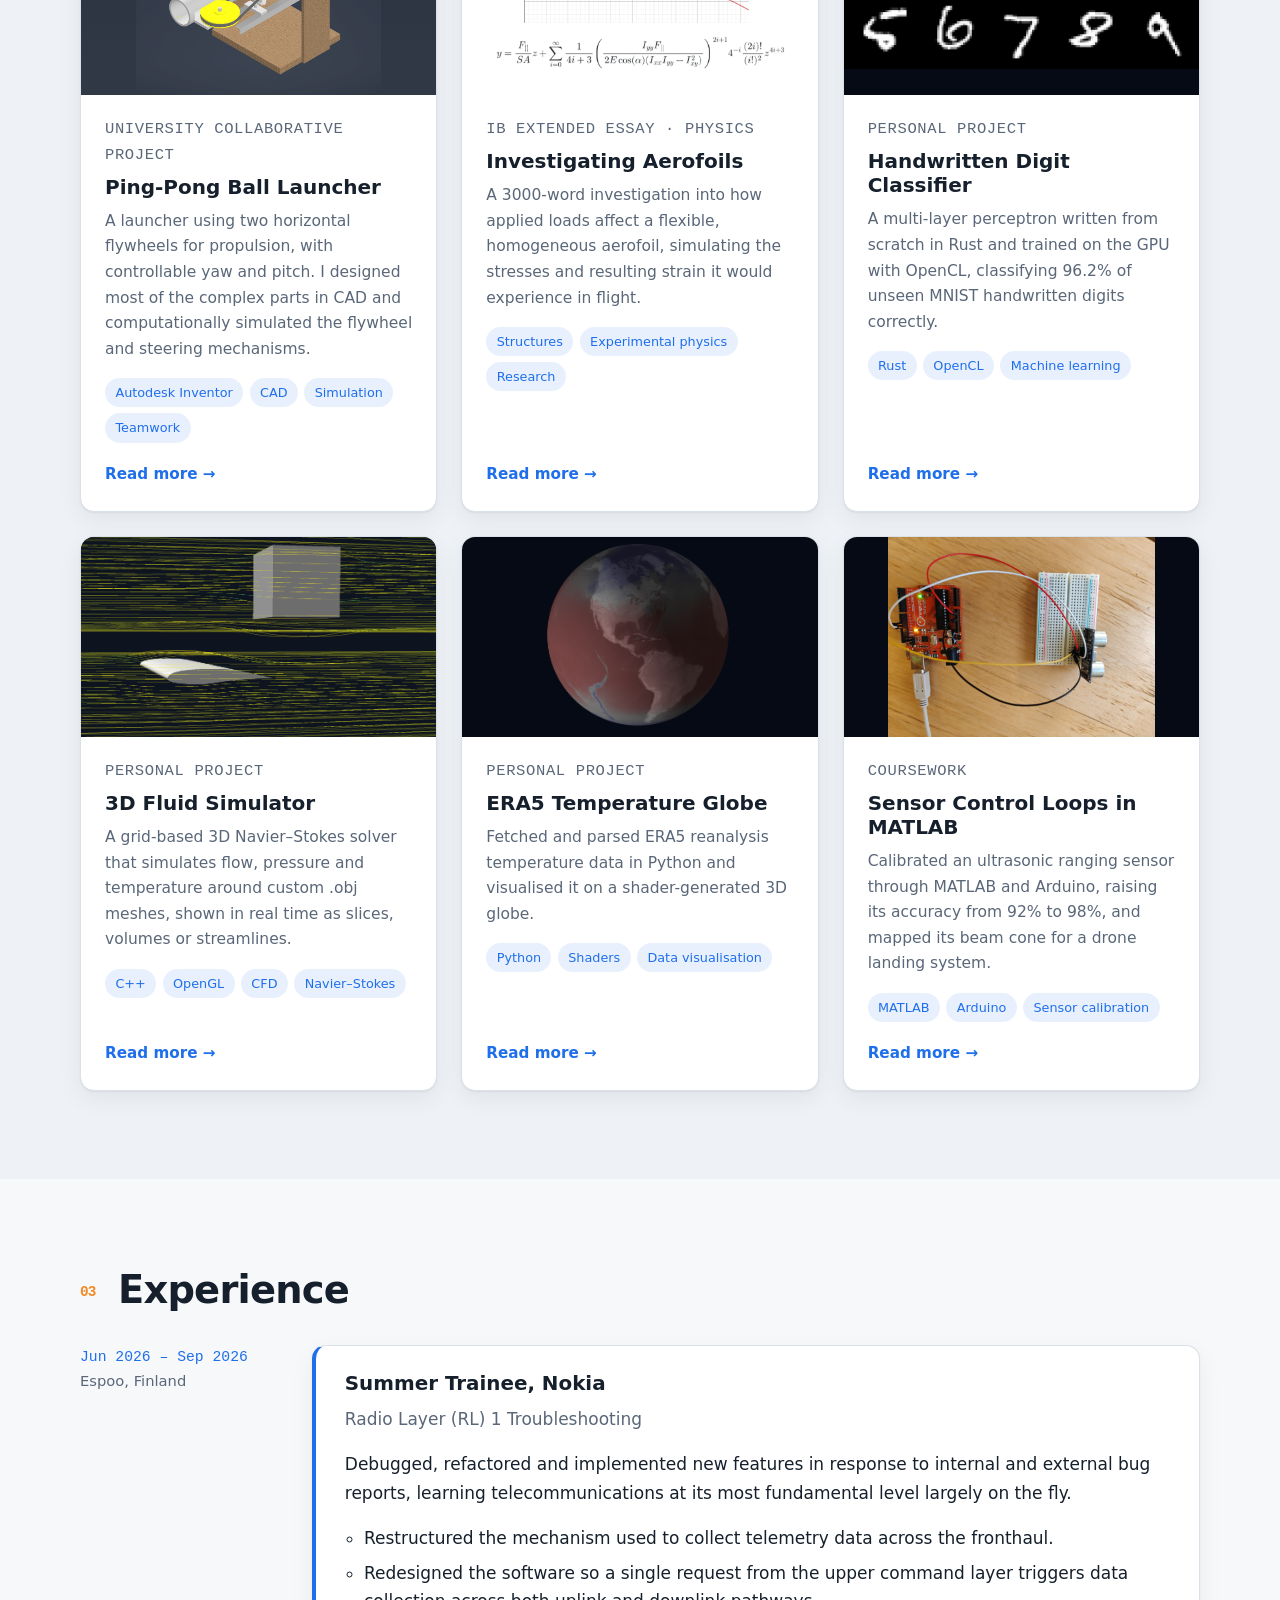
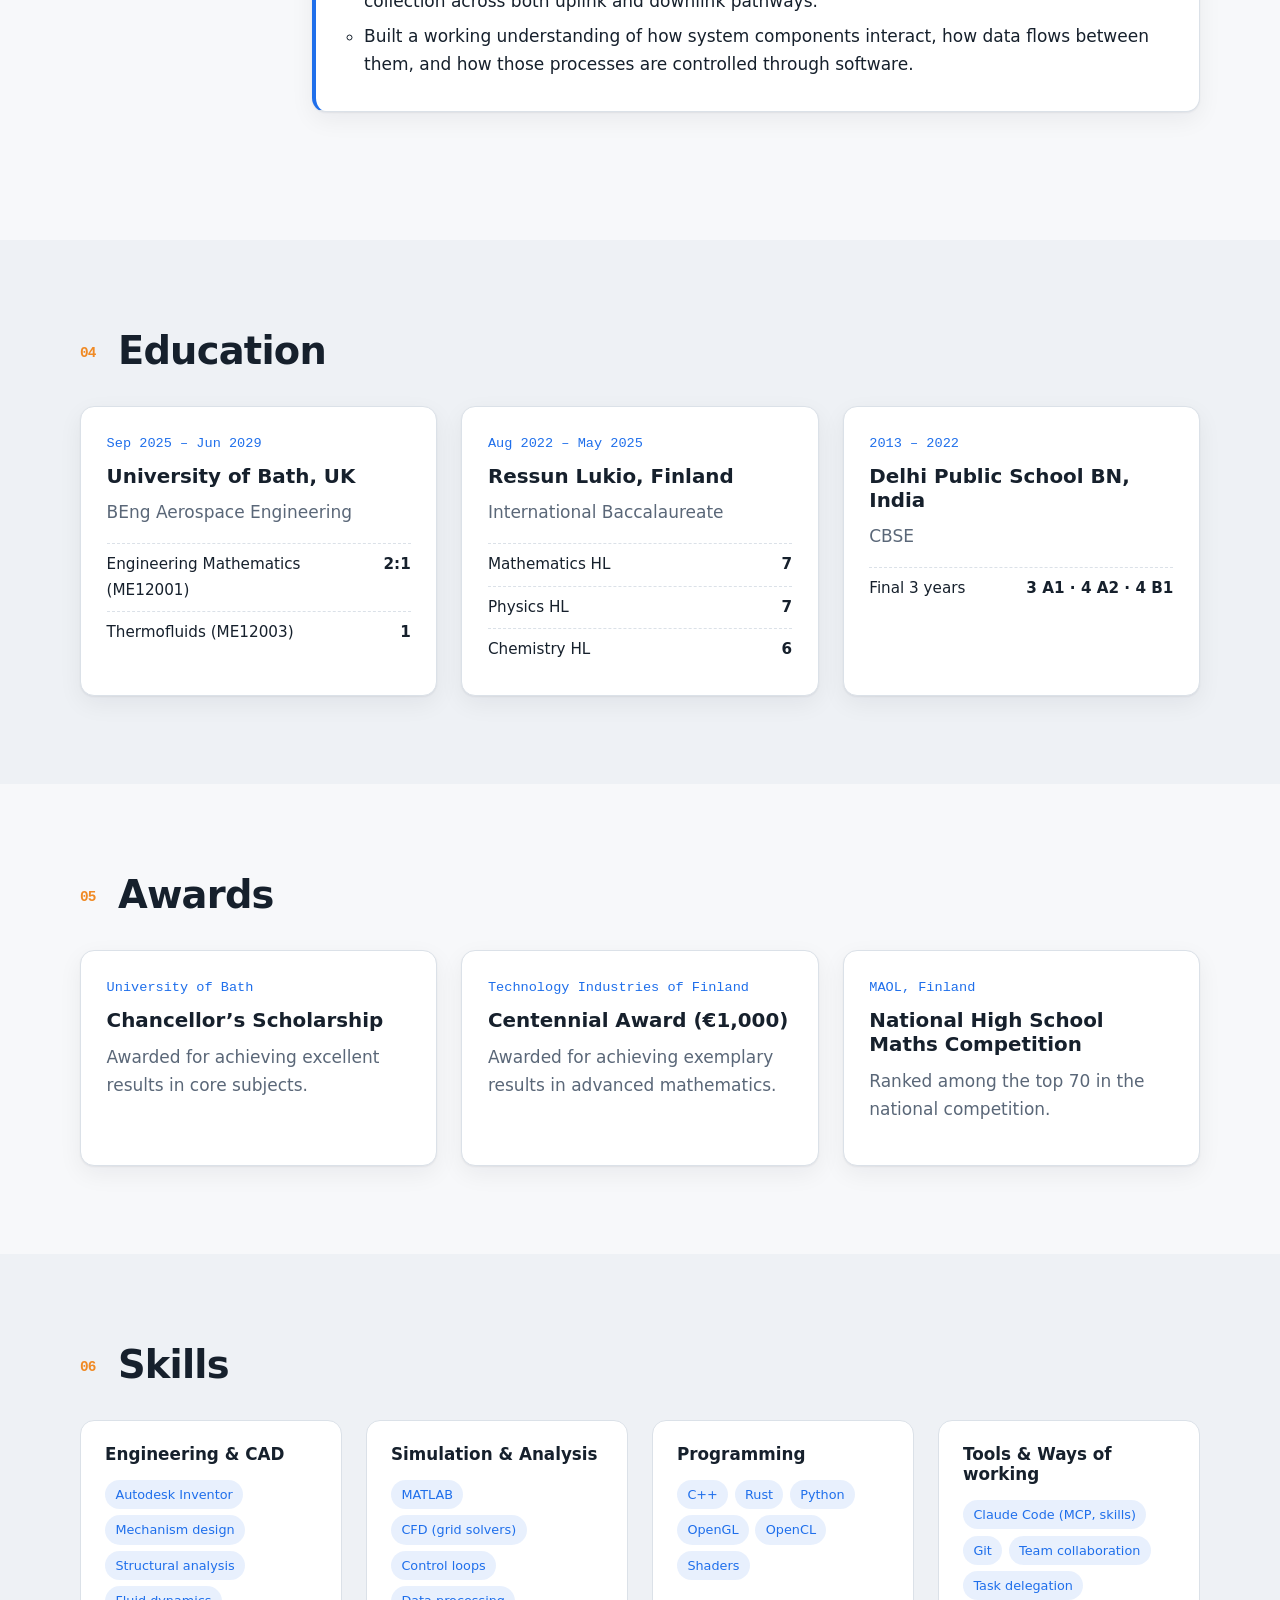
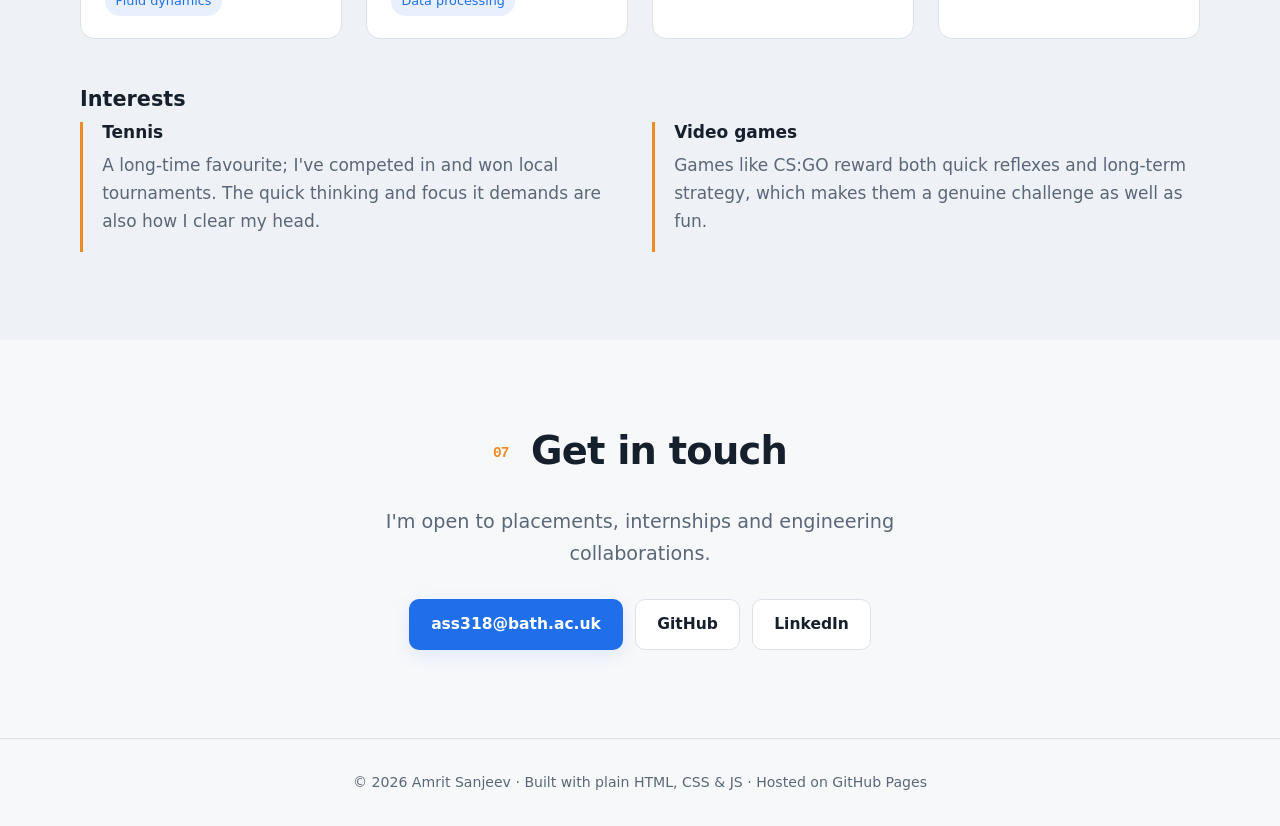
==== commit 2dadee36: "Update portfolio: fluid simulator details, CV, LinkedIn and next project" ====
--- a/index.html
+++ b/index.html
@@ -35,6 +35,7 @@
         <li><a href="#projects">Projects</a></li>
         <li><a href="#experience">Experience</a></li>
         <li><a href="#education">Education</a></li>
+        <li><a href="#awards">Awards</a></li>
         <li><a href="#skills">Skills</a></li>
         <li><a href="#contact">Contact</a></li>
         <li>
@@ -61,9 +62,7 @@
         </p>
         <div class="hero-actions">
           <a class="btn btn-primary" href="#projects">View projects</a>
-          <!-- TODO: put a public copy of your CV at assets/Amrit_Sanjeev_CV.pdf (consider removing your phone number), then uncomment:
           <a class="btn btn-ghost" href="assets/Amrit_Sanjeev_CV.pdf" target="_blank" rel="noopener">Download CV</a>
-          -->
           <a class="btn btn-ghost" href="#contact">Get in touch</a>
         </div>
         <ul class="hero-facts">
@@ -96,7 +95,11 @@
             Python, and I spent summer 2026 as a trainee at Nokia in Espoo, working on radio layer
             software. When I'm not at a desk, you'll usually find me on a tennis court.
           </p>
-          <!-- TODO: Personalise this section with what you want to work on next (e.g. propulsion, aerodynamics, flight software). -->
+          <p>
+            Next, I'm working on a mechanical spider: a Rust project in which a neural network learns
+            the motor actions a spider's legs need to walk over any terrain. So far I've built the
+            OpenGL viewer and a physics model of the body as a tree of joints with swing and twist limits.
+          </p>
         </div>
       </div>
     </section>
@@ -116,9 +119,7 @@
                Swap the .card-media placeholder for <img src="assets/img/your-image.jpg" alt="..."> -->
 
           <article class="card" data-category="engineering">
-            <div class="card-media media-1" aria-hidden="true">
-              <svg viewBox="0 0 120 80"><circle cx="45" cy="40" r="18"/><circle cx="75" cy="40" r="18"/><circle cx="60" cy="40" r="4" class="fill"/><path d="M60 40 L110 20"/></svg>
-            </div>
+            <div class="card-media cover-img cover-slate"><img src="projects/ping-pong-launcher/final-design.png" alt="Final CAD design of the ping-pong ball launcher: a barrel on a wooden frame with a belt-driven pulley and bevel gears" loading="lazy"></div>
             <div class="card-body">
               <p class="card-tag">University collaborative project</p>
               <h3>Ping-Pong Ball Launcher</h3>
@@ -133,9 +134,7 @@
           </article>
 
           <article class="card" data-category="engineering">
-            <div class="card-media media-2" aria-hidden="true">
-              <svg viewBox="0 0 120 80"><path d="M10 45 C 30 22, 80 22, 110 42 C 80 48, 30 50, 10 45 Z"/><path d="M30 60 v-12 M55 62 v-14 M80 60 v-14" class="thin"/></svg>
-            </div>
+            <div class="card-media cover-img cover-white"><img src="projects/aerofoil-investigation/result.png" alt="Diagram of the cantilevered aerofoil bending under load, with the predicted deflection curve in red and the derived deflection equation below" loading="lazy"></div>
             <div class="card-body">
               <p class="card-tag">IB Extended Essay · Physics</p>
               <h3>Investigating Aerofoils</h3>
@@ -149,15 +148,13 @@
           </article>
 
           <article class="card" data-category="computing">
-            <div class="card-media media-3" aria-hidden="true">
-              <svg viewBox="0 0 120 80"><g class="nodes"><circle cx="20" cy="20" r="4"/><circle cx="20" cy="40" r="4"/><circle cx="20" cy="60" r="4"/><circle cx="60" cy="28" r="4"/><circle cx="60" cy="52" r="4"/><circle cx="100" cy="40" r="4"/></g><path class="thin" d="M24 20 L56 28 M24 20 L56 52 M24 40 L56 28 M24 40 L56 52 M24 60 L56 28 M24 60 L56 52 M64 28 L96 40 M64 52 L96 40"/></svg>
-            </div>
+            <div class="card-media cover-img"><img src="projects/digit-classifier/card-thumb.png" alt="Handwritten digits 0 to 9 from the MNIST test set, white on black" loading="lazy"></div>
             <div class="card-body">
               <p class="card-tag">Personal project</p>
               <h3>Handwritten Digit Classifier</h3>
               <p>
-                A multi-layer perceptron that classifies handwritten digits 0 to 9, trained on the
-                MNIST dataset in Rust and hardware-accelerated on the GPU with OpenCL.
+                A multi-layer perceptron written from scratch in Rust and trained on the GPU with
+                OpenCL, classifying 96.2% of unseen MNIST handwritten digits correctly.
               </p>
               <ul class="chips"><li>Rust</li><li>OpenCL</li><li>Machine learning</li></ul>
               <a class="card-link" href="projects/digit-classifier.html">Read more →</a>
@@ -165,25 +162,21 @@
           </article>
 
           <article class="card" data-category="computing">
-            <div class="card-media media-4" aria-hidden="true">
-              <svg viewBox="0 0 120 80"><rect x="50" y="30" width="20" height="20" rx="3" class="fill"/><path class="thin" d="M5 20 C40 20, 40 28, 50 30 M5 40 H50 M5 60 C40 60, 40 52, 50 50 M70 30 C80 28, 85 20, 115 20 M70 40 H115 M70 50 C80 52, 85 60, 115 60"/></svg>
-            </div>
+            <div class="card-media cover-img cover-fill cover-navy"><img src="projects/fluid-simulator/render2.png" alt="Streamlines from the 3D fluid simulator flowing around an aerofoil and a cube" loading="lazy"></div>
             <div class="card-body">
               <p class="card-tag">Personal project</p>
               <h3>3D Fluid Simulator</h3>
               <p>
-                A grid-based 3D fluid solver tracking velocity, pressure and temperature per parcel,
-                with support for importing custom 3D meshes and simulating flow around them.
-              </p>
-              <ul class="chips"><li>C++</li><li>OpenGL</li><li>CFD</li></ul>
+                A grid-based 3D Navier&ndash;Stokes solver that simulates flow, pressure and temperature
+                around custom .obj meshes, shown in real time as slices, volumes or streamlines.
+              </p>
+              <ul class="chips"><li>C++</li><li>OpenGL</li><li>CFD</li><li>Navier&ndash;Stokes</li></ul>
               <a class="card-link" href="projects/fluid-simulator.html">Read more →</a>
             </div>
           </article>
 
           <article class="card" data-category="computing">
-            <div class="card-media media-5" aria-hidden="true">
-              <svg viewBox="0 0 120 80"><circle cx="60" cy="40" r="28"/><ellipse cx="60" cy="40" rx="12" ry="28" class="thin"/><path class="thin" d="M32 40 H88 M36 26 H84 M36 54 H84"/></svg>
-            </div>
+            <div class="card-media cover-img"><img src="projects/era5-globe/render.png" alt="ERA5 surface temperature data rendered on a 3D globe centred on the Americas, warm regions in red and cold regions in blue" loading="lazy"></div>
             <div class="card-body">
               <p class="card-tag">Personal project</p>
               <h3>ERA5 Temperature Globe</h3>
@@ -197,17 +190,15 @@
           </article>
 
           <article class="card" data-category="engineering">
-            <div class="card-media media-6" aria-hidden="true">
-              <svg viewBox="0 0 120 80"><path class="thin" d="M10 65 H110 M15 70 V10"/><path d="M15 55 C35 55, 40 20, 60 25 S 90 50, 110 30"/></svg>
-            </div>
+            <div class="card-media cover-img"><img src="projects/matlab-control/setup.jpg" alt="Arduino-compatible board wired to an HC-SR04 ultrasonic ranging module on a breadboard" loading="lazy"></div>
             <div class="card-body">
               <p class="card-tag">Coursework</p>
               <h3>Sensor Control Loops in MATLAB</h3>
               <p>
-                Simulated and recorded sensor control data loops in MATLAB, then processed the
-                results to evaluate system behaviour.
-              </p>
-              <ul class="chips"><li>MATLAB</li><li>Control</li><li>Data processing</li></ul>
+                Calibrated an ultrasonic ranging sensor through MATLAB and Arduino, raising its
+                accuracy from 92% to 98%, and mapped its beam cone for a drone landing system.
+              </p>
+              <ul class="chips"><li>MATLAB</li><li>Arduino</li><li>Sensor calibration</li></ul>
               <a class="card-link" href="projects/matlab-control.html">Read more →</a>
             </div>
           </article>
@@ -256,8 +247,8 @@
             <h3>University of Bath, UK</h3>
             <p class="sub">BEng Aerospace Engineering</p>
             <ul class="grades">
-              <li><span>Engineering Mathematics (ME12001)</span><strong>68%</strong></li>
-              <li><span>Thermofluids (ME12003)</span><strong>70%</strong></li>
+              <li><span>Engineering Mathematics (ME12001)</span><strong>2:1</strong></li>
+              <li><span>Thermofluids (ME12003)</span><strong>1</strong></li>
             </ul>
           </article>
           <article class="edu-card">
@@ -282,10 +273,34 @@
       </div>
     </section>
 
+    <!-- ============ AWARDS ============ -->
+    <section id="awards" class="section">
+      <div class="container">
+        <h2 class="section-title"><span class="num">05</span> Awards</h2>
+        <div class="edu-grid">
+          <article class="edu-card">
+            <span class="date">University of Bath</span>
+            <h3>Chancellor’s Scholarship</h3>
+            <p class="sub">Awarded for achieving excellent results in core subjects.</p>
+          </article>
+          <article class="edu-card">
+            <span class="date">Technology Industries of Finland</span>
+            <h3>Centennial Award (€1,000)</h3>
+            <p class="sub">Awarded for achieving exemplary results in advanced mathematics.</p>
+          </article>
+          <article class="edu-card">
+            <span class="date">MAOL, Finland</span>
+            <h3>National High School Maths Competition</h3>
+            <p class="sub">Ranked among the top 70 in the national competition.</p>
+          </article>
+        </div>
+      </div>
+    </section>
+
     <!-- ============ SKILLS ============ -->
-    <section id="skills" class="section">
-      <div class="container">
-        <h2 class="section-title"><span class="num">05</span> Skills</h2>
+    <section id="skills" class="section section-alt">
+      <div class="container">
+        <h2 class="section-title"><span class="num">06</span> Skills</h2>
         <div class="skills-grid">
           <div class="skill-group">
             <h3>Engineering &amp; CAD</h3>
@@ -322,16 +337,14 @@
     </section>
 
     <!-- ============ CONTACT ============ -->
-    <section id="contact" class="section section-alt">
+    <section id="contact" class="section">
       <div class="container contact">
-        <h2 class="section-title"><span class="num">06</span> Get in touch</h2>
+        <h2 class="section-title"><span class="num">07</span> Get in touch</h2>
         <p class="lead">I'm open to placements, internships and engineering collaborations.</p>
         <div class="contact-links">
           <a class="btn btn-primary" href="mailto:ass318@bath.ac.uk">ass318@bath.ac.uk</a>
           <a class="btn btn-ghost" href="https://github.com/AmritSanjeev2007" target="_blank" rel="noopener">GitHub</a>
-          <!-- TODO: add your LinkedIn URL, then uncomment
-          <a class="btn btn-ghost" href="https://www.linkedin.com/in/YOUR-HANDLE" target="_blank" rel="noopener">LinkedIn</a>
-          -->
+          <a class="btn btn-ghost" href="https://www.linkedin.com/in/amrit-sanjeev-93165a298/" target="_blank" rel="noopener">LinkedIn</a>
         </div>
       </div>
     </section>
--- a/css/style.css
+++ b/css/style.css
@@ -252,6 +252,15 @@
 .project-meta span { color: var(--muted); font-size: 0.85rem; }
 .project-cover { border-radius: var(--radius); overflow: hidden; aspect-ratio: 21 / 9; margin: 2rem 0; display: grid; place-items: center; }
 .project-cover svg { width: 40%; fill: none; stroke: rgba(255,255,255,0.92); stroke-width: 2.2; stroke-linecap: round; }
+/* Image covers: the dark background matches renders with a dark backdrop (e.g. ERA5 globe) */
+.cover-img { position: relative; background: #050a14; }
+.cover-slate { background: linear-gradient(#2c333f, #313846); }
+.cover-navy { background: #0d141f; }
+.cover-white { background: #ffffff; }
+.project-figure { margin: 2rem 0; }
+.project-figure .project-cover { margin: 0; }
+.project-figure figcaption { font-size: 0.9rem; color: var(--muted); margin-top: 0.6rem; }
+.cover-img img { position: absolute; inset: 0; width: 100%; height: 100%; object-fit: contain; }
 .prose { max-width: 760px; }
 .prose h2 { margin-top: 2.5rem; font-size: 1.5rem; }
 .prose ul { padding-left: 1.2rem; }
@@ -261,6 +270,12 @@
   aspect-ratio: 4 / 3; border-radius: 10px; border: 2px dashed var(--border); display: grid; place-items: center;
   color: var(--muted); font-size: 0.9rem; background: var(--surface);
 }
+.gallery img {
+  width: 100%; aspect-ratio: 4 / 3; object-fit: contain; border-radius: 10px;
+  background: #2b3445; border: 1px solid var(--border); transition: transform 0.2s;
+}
+.cover-fill img { object-fit: cover; }
+.gallery a:hover img { transform: scale(1.02); }
 .gallery figcaption { font-size: 0.85rem; color: var(--muted); margin-top: 0.4rem; }
 
 /* ---------- Reveal on scroll ---------- */
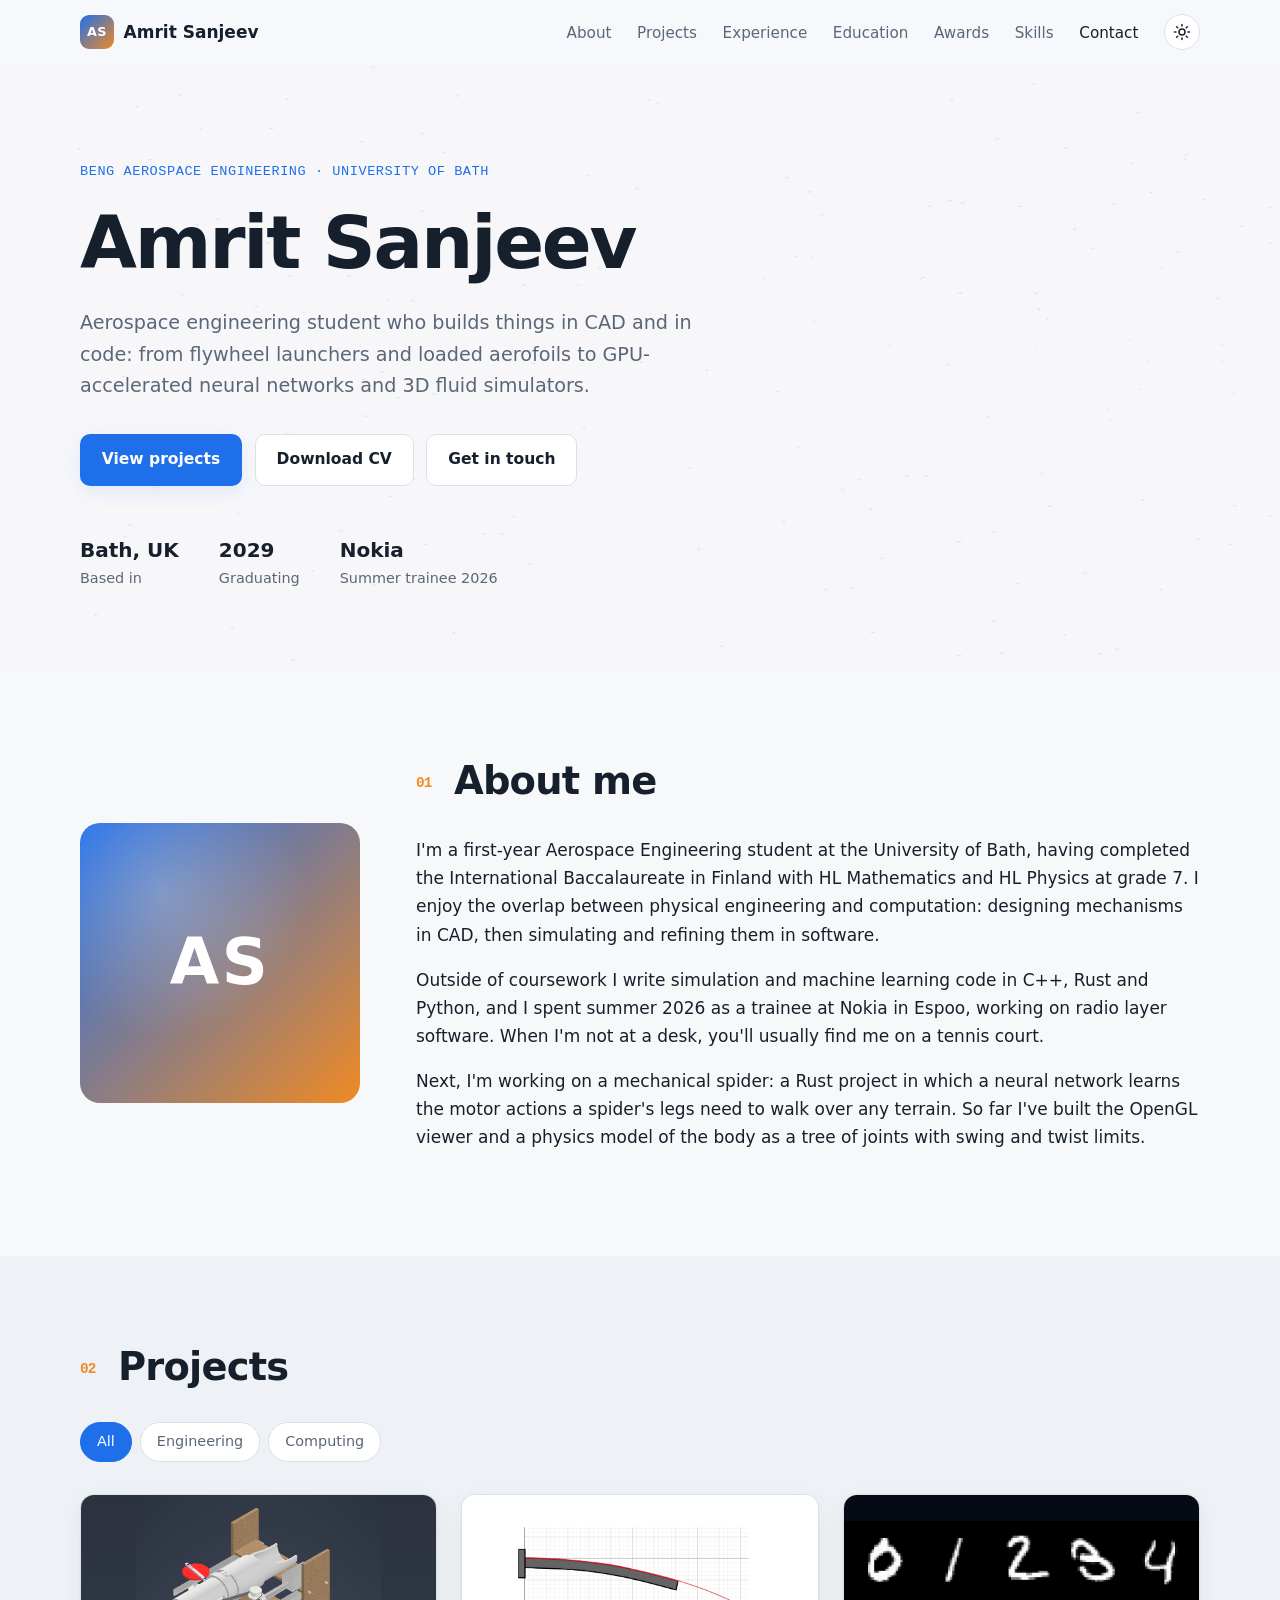
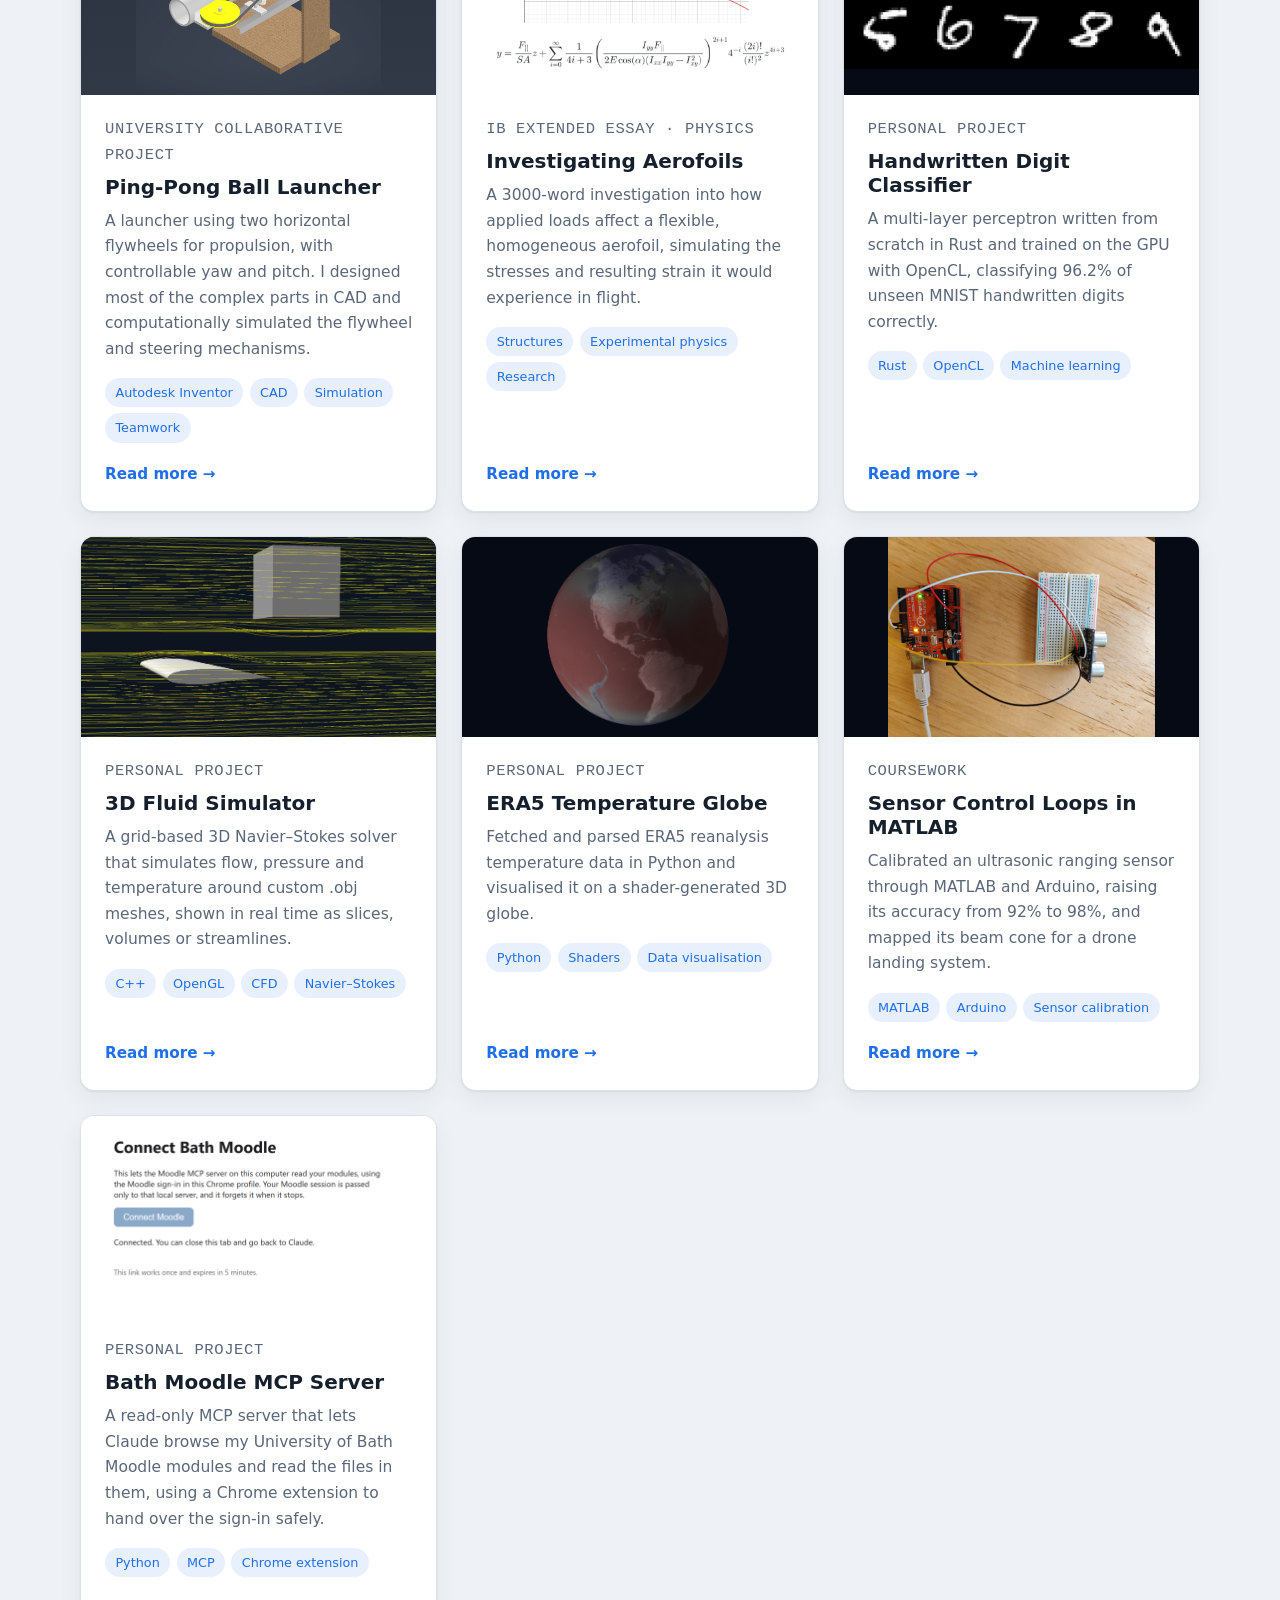
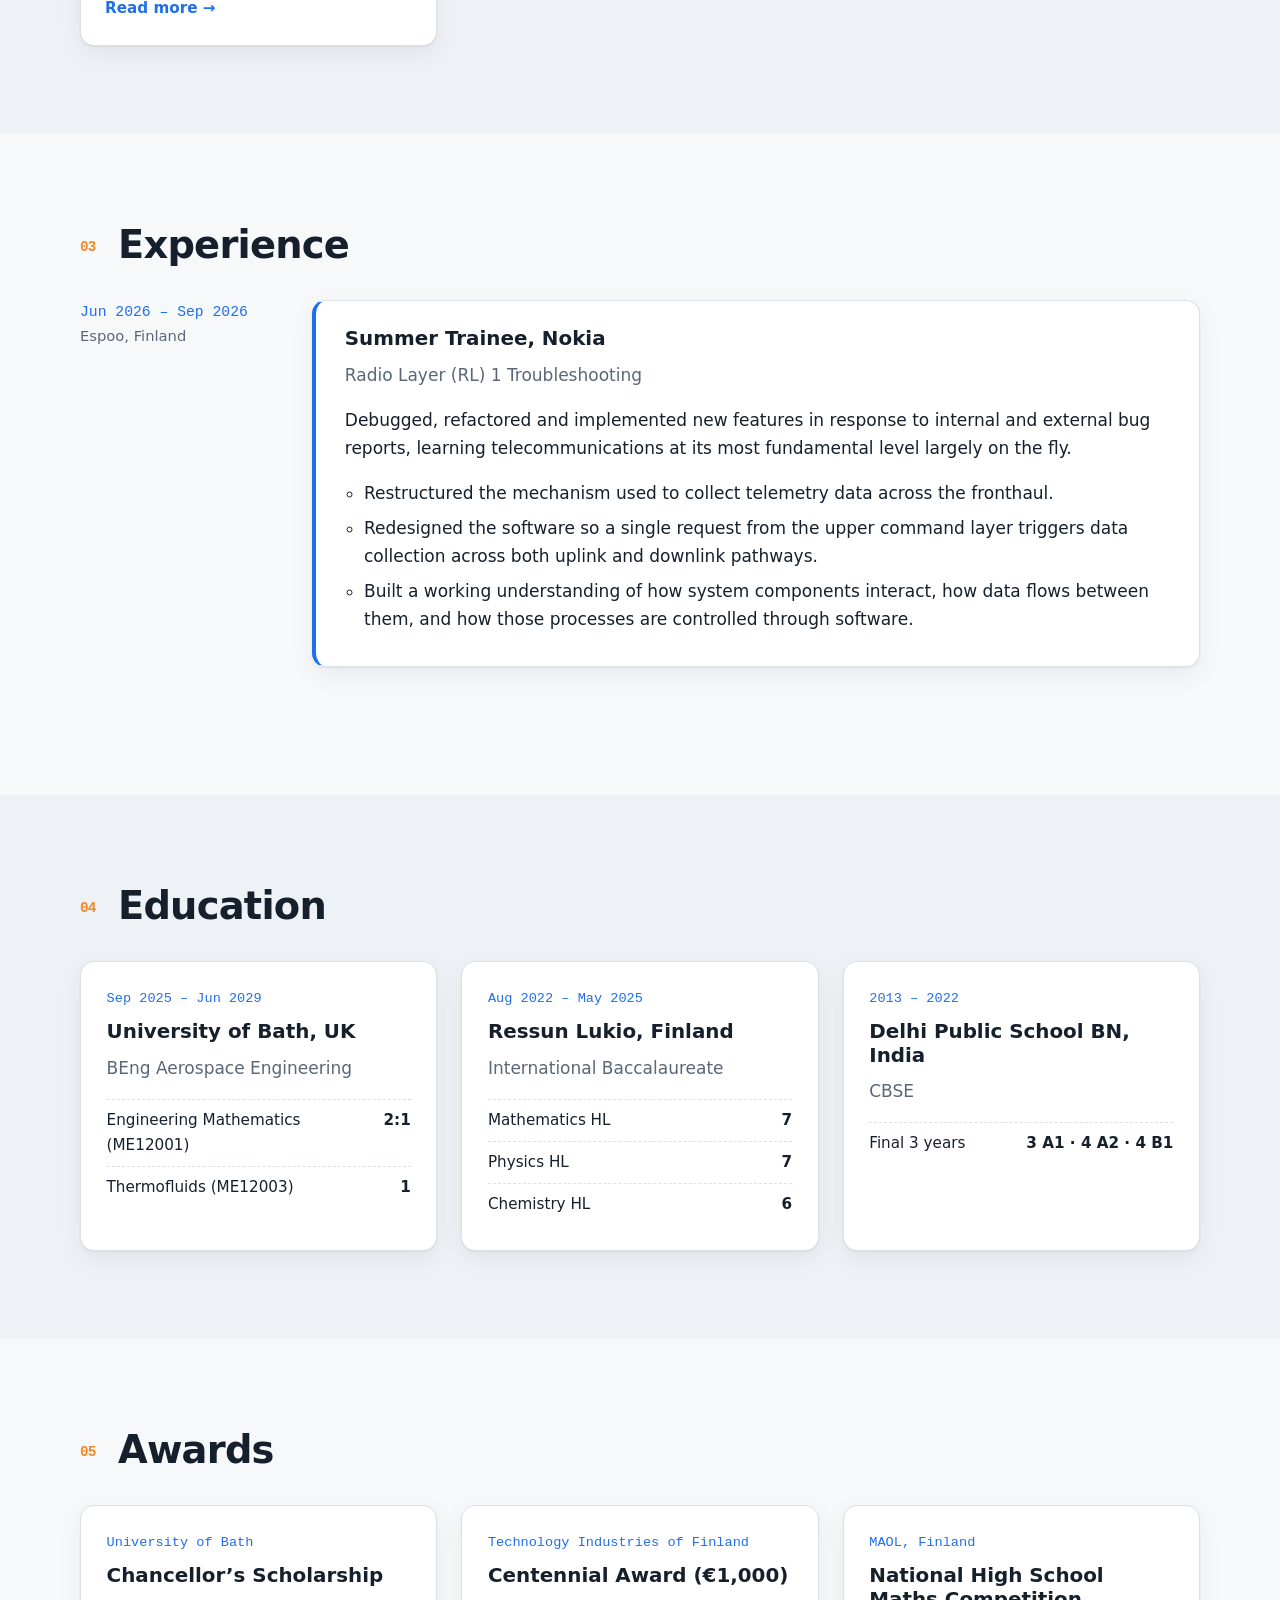
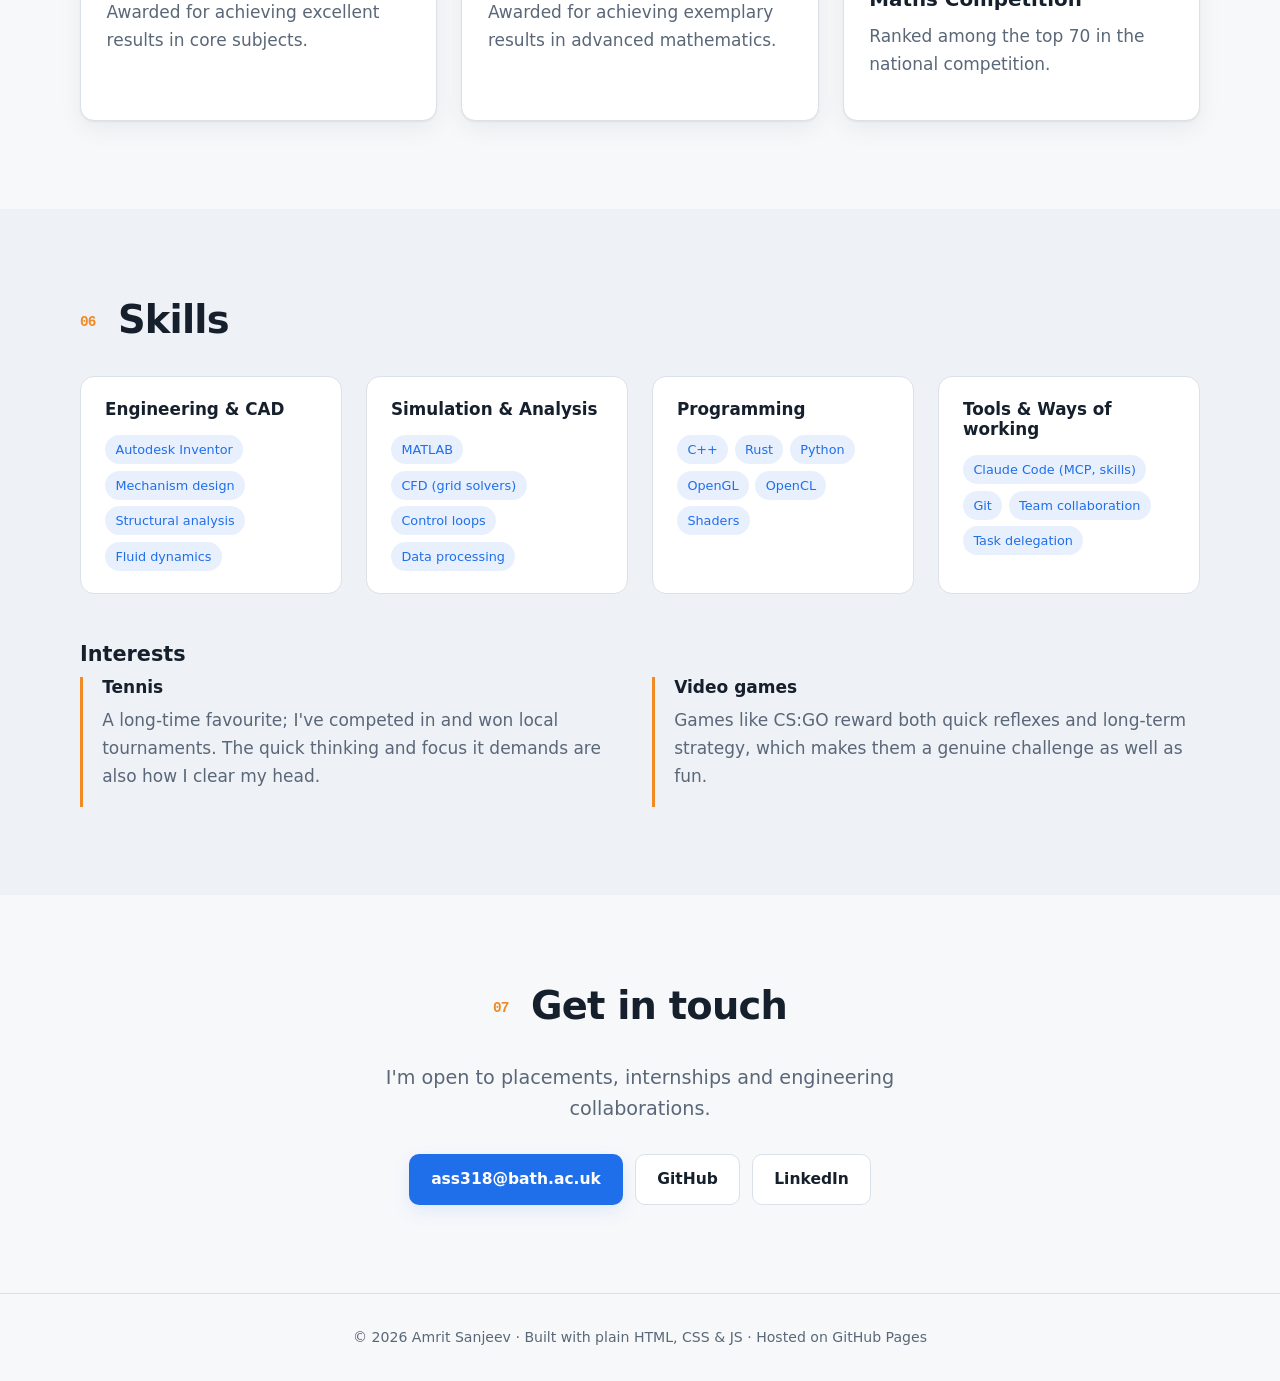
==== commit 7429984c: "Update portfolio: add Bath Moodle MCP Server project" ====
--- a/index.html
+++ b/index.html
@@ -202,6 +202,20 @@
               <a class="card-link" href="projects/matlab-control.html">Read more →</a>
             </div>
           </article>
+
+          <article class="card" data-category="computing">
+            <div class="card-media cover-img cover-white"><img src="projects/moodle-mcp/auth.png" alt="The Connect Bath Moodle sign-in page of the Moodle MCP server, showing a Connect Moodle button and a connected message" loading="lazy"></div>
+            <div class="card-body">
+              <p class="card-tag">Personal project</p>
+              <h3>Bath Moodle MCP Server</h3>
+              <p>
+                A read-only MCP server that lets Claude browse my University of Bath Moodle modules and
+                read the files in them, using a Chrome extension to hand over the sign-in safely.
+              </p>
+              <ul class="chips"><li>Python</li><li>MCP</li><li>Chrome extension</li></ul>
+              <a class="card-link" href="projects/moodle-mcp.html">Read more →</a>
+            </div>
+          </article>
         </div>
       </div>
     </section>
